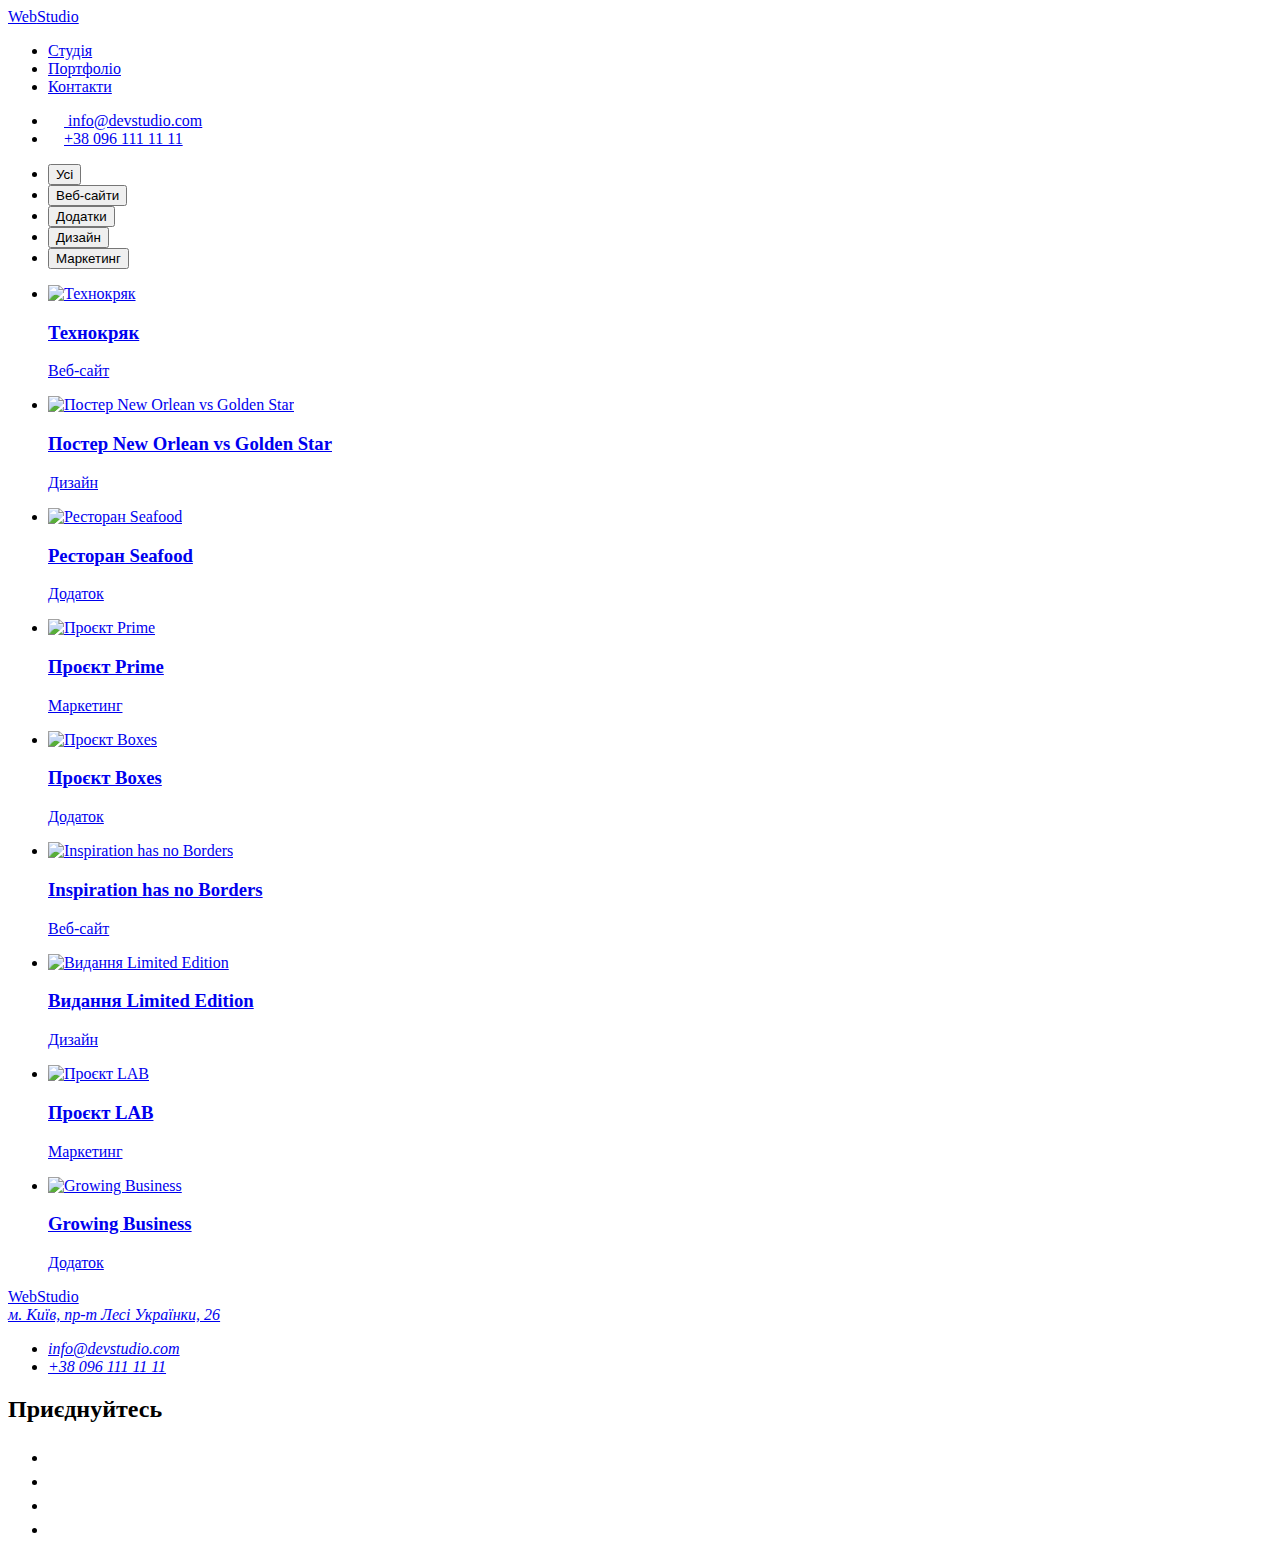
==== portfolio.html @ 5db5b851 "Add files via upload" ====
<!DOCTYPE html>
<html lang="ru">

<head>
    <meta charset="UTF-8">
    <meta http-equiv="X-UA-Compatible" content="IE=edge">
    <meta name="viewport" content="width=device-width, initial-scale=1.0">
    <title>Портфоліо</title>
<link href="https://fonts.googleapis.com/css2?family=Raleway:wght@700&family=Roboto:wght@400;500;700;900&display=swap"
    rel="stylesheet">
    <link rel="stylesheet" href="./css/modern-normalize.css">
    <link href="css/styles.css" rel="stylesheet" type="text/css">
</head>
<body>
    <!--Шапка сайту-->
    

    <header class="page-header">
        <div class="container header-block">
        <a class="logo-link" href="./index.html">Web<span class="logo-header">Studio</span></a>
        <ul class="site-nav list">
            <li><a class="link" href="./index.html">Студія</a></li>
            <li><a class="link current" href="./portfolio.html">Портфоліо</a></li>
            <li><a class="link" href="#contacts">Контакти</a></li>
        </ul>
    <ul class="contact list">
        <li class="item">
            <a class="link mail" href="mailto:info@devstudio.com">
                <svg class="icon icon-mail" width="16" height="12">
                    <use xlink:href="./images/sprite.svg#icon-mail"></use>
                </svg>
                info@devstudio.com</a>
        </li>
        <li class="item"><a class="link tel" href="tel:+380961111111">
                <svg class="icon icon-tel" width="16" height="12">
                    <use xlink:href="./images/sprite.svg#icon-phone"></use>
                </svg>+38 096 111 11 11</a></li>
    </ul>
        </div>
        </header>
    <main>
        <section class="section">
            <div class="container">
                <h1 hidden>Наші роботи</h1>
                <h2 hidden>Портфоліо</h2>
                <!-- Фільтр -->
                <ul class="filter list">
                    <li class="item"><button class="button" type="button">Усі</button></li>
                    <li class="item"><button class="button" type="button">Веб-сайти</button></li>
                    <li class="item"><button class="button" type="button">Додатки</button></li>
                    <li class="item"><button class="button" type="button">Дизайн</button></li>
                    <li class="item"><button class="button" type="button">Маркетинг</button></li>
                </ul>
                </div>
                <!-- Портфоліо -->
                <div class="container-prtf">
                <ul class="portfolio list">
                    <li class="item-port">
                        <a class="link" href="#">
                            <img class="img" src="./images/ptf.jpg" alt="Технокряк" width="370">
                            <div class="signature">
                                <h3 class="title">Технокряк</h3>
                                <p class="text">Веб-сайт</p>
                            </div>
                        </a>
                    </li>
                    <li class="item-port">
                        <a class="link" href="#" target="_blank" rel="noopener noreferrer">
                            <img class="img" src="./images/ptf2.jpg" alt="Постер New Orlean vs Golden Star"
                                width="370">
                            <div class="signature">
                                <h3 class="title">Постер New Orlean vs Golden Star</h3>
                                <p class="text">Дизайн</p>
                            </div>
                        </a>
                    </li>
                    <li class="item-port">
                        <a class="link" href="#" target="_blank" rel="noopener noreferrer">
                            <img class="img" src="./images/ptf3.jpg" alt="Ресторан Seafood" width="370">
                            <div class="signature">
                                <h3 class="title">Ресторан Seafood</h3>
                                <p class="text">Додаток</p>
                            </div>
                        </a>
                    </li>
                    <li class="item-port">
                        <a class="link" href="#" target="_blank" rel="noopener noreferrer"><img class="img"
                                src="./images/ptf4.jpg" alt="Проєкт Prime" width="370">
                            <div class="signature">
                                <h3 class="title">Проєкт Prime</h3>
                                <p class="text">Маркетинг</p>
                            </div>
                        </a>
                    </li>
                    <li class="item-port">
                        <a class="link" href="#" target="_blank" rel="noopener noreferrer"><img class="img"
                                src="./images/ptf5.jpg" alt="Проєкт Boxes" width="370">
                            <div class="signature">
                                <h3 class="title">Проєкт Boxes</h3>
                                <p class="text">Додаток</p>
                            </div>
                        </a>
                    </li>
                    <li class="item-port">
                        <a class="link" href="#" target="_blank" rel="noopener noreferrer"><img class="img"
                                src="./images/ptf6.jpg" alt="Inspiration has no Borders" width="370">
                            <div class="signature">
                                <h3 class="title">Inspiration has no Borders</h3>
                                <p class="text">Веб-сайт</p>
                            </div>
                        </a>
                    </li>
                    <li class="item-port">
                        <a class="link" href="#" target="_blank" rel="noopener noreferrer"><img class="img"
                                src="./images/ptf7.jpg" alt="Видання Limited Edition" width="370">
                            <div class="signature">
                                <h3 class="title">Видання Limited Edition</h3>
                                <p class="text">Дизайн</p>
                            </div>
                        </a>
                    </li>
                    <li class="item-port">
                        <a class="link" href="#" target="_blank" rel="noopener noreferrer"><img class="img"
                                src="./images/ptf8.jpg" alt="Проєкт LAB" width="370">
                            <div class="signature">
                                <h3 class="title">Проєкт LAB</h3>
                                <p class="text">Маркетинг</p>
                            </div>
                        </a>
                    </li>
                    <li class="item-port">
                        <a class="link" href="#" target="_blank" rel="noopener noreferrer"><img class="img"
                                src="./images/ptf9.jpg" alt="Growing Business" width="370">
                            <div class="signature">
                                <h3 class="title">Growing Business</h3>
                                <p class="text">Додаток</p>
                            </div>
                        </a>
                    </li>
                </ul>
            </div>
        </section>
    </main>

    
<footer class="footer">
    <div class="container">
        <div id="contacts">
            <a class="logo" href="/">Web<span class="logo-part">Studio</span></a>
            <address class="addres">
                <a class="addres-link"
                    href="https://www.google.com/maps/place/%D0%B1%D1%83%D0%BB%D1%8C%D0%B2%D0%B0%D1%80+%D0%9B%D0%B5%D1%81%D1%96+%D0%A3%D0%BA%D1%80%D0%B0%D1%97%D0%BD%D0%BA%D0%B8,+26,+%D0%9A%D0%B8%D1%97%D0%B2,+02000/@50.427058,30.5351338,18.25z/data=!4m5!3m4!1s0x40d4cf0e033ecbe9:0x57a4dffefec77da0!8m2!3d50.4265807!4d30.5383858"
                    target="_blank" rel="noopener noreferrer">м. Київ, пр-т Лесі Українки, 26</a>
                <!-- Контакти -->
                <ul class="contact-footer ">
                    <li class="item list">
                        <a class="link list" target="_blank" rel="noopener noreferrer"
                            href="mailto:info@devstudio.com">info@devstudio.com</a>
                    </li>
                    <li class="item list"><a class="link list" href="tel:+380961111111">+38 096 111 11 11</a></li>
                </ul>
            </address>
        </div>
        <div class="social">
            <h2 class="social-title">Приєднуйтесь</h2>
            <ul class="list socials">
                <li>
                    <a class="footer-social-link" target="_blank" rel="noopener noreferrer" href="#"><svg
                            class="icon icon-instagram" width="20" height="20">
                            <use xlink:href="./images/sprite.svg#icon-instagram1" width="20" height="20"></use>
                        </svg></a>
                </li>
                <li>
                    <a class="footer-social-link" target="_blank" rel="noopener noreferrer" href="#">
                        <svg class="icon icon-twitter" width="20" height="20">
                            <use xlink:href="./images/sprite.svg#icon-twitter1" width="20" height="20"></use>
                        </svg></a>
                </li>
                <li>
                    <a class="footer-social-link" target="_blank" rel="noopener noreferrer" href="#"><svg
                            class="icon icon-facebook" width="20" height="20">
                            <use xlink:href="./images/sprite.svg#icon-facebook1" width="20" height="20"></use>
                        </svg>
                    </a>
                </li>
                <li>
                    <a class="footer-social-link" target="_blank" rel="noopener noreferrer" href="#"><svg
                            class="icon icon-linkedin" width="20" height="20">
                            <use xlink:href="./images/sprite.svg#icon-linkedin1" width="20" height="20"></use>
                        </svg>
                    </a>
                </li>
            </ul>
        </div>
    </div>
</footer>
</body>

</html>
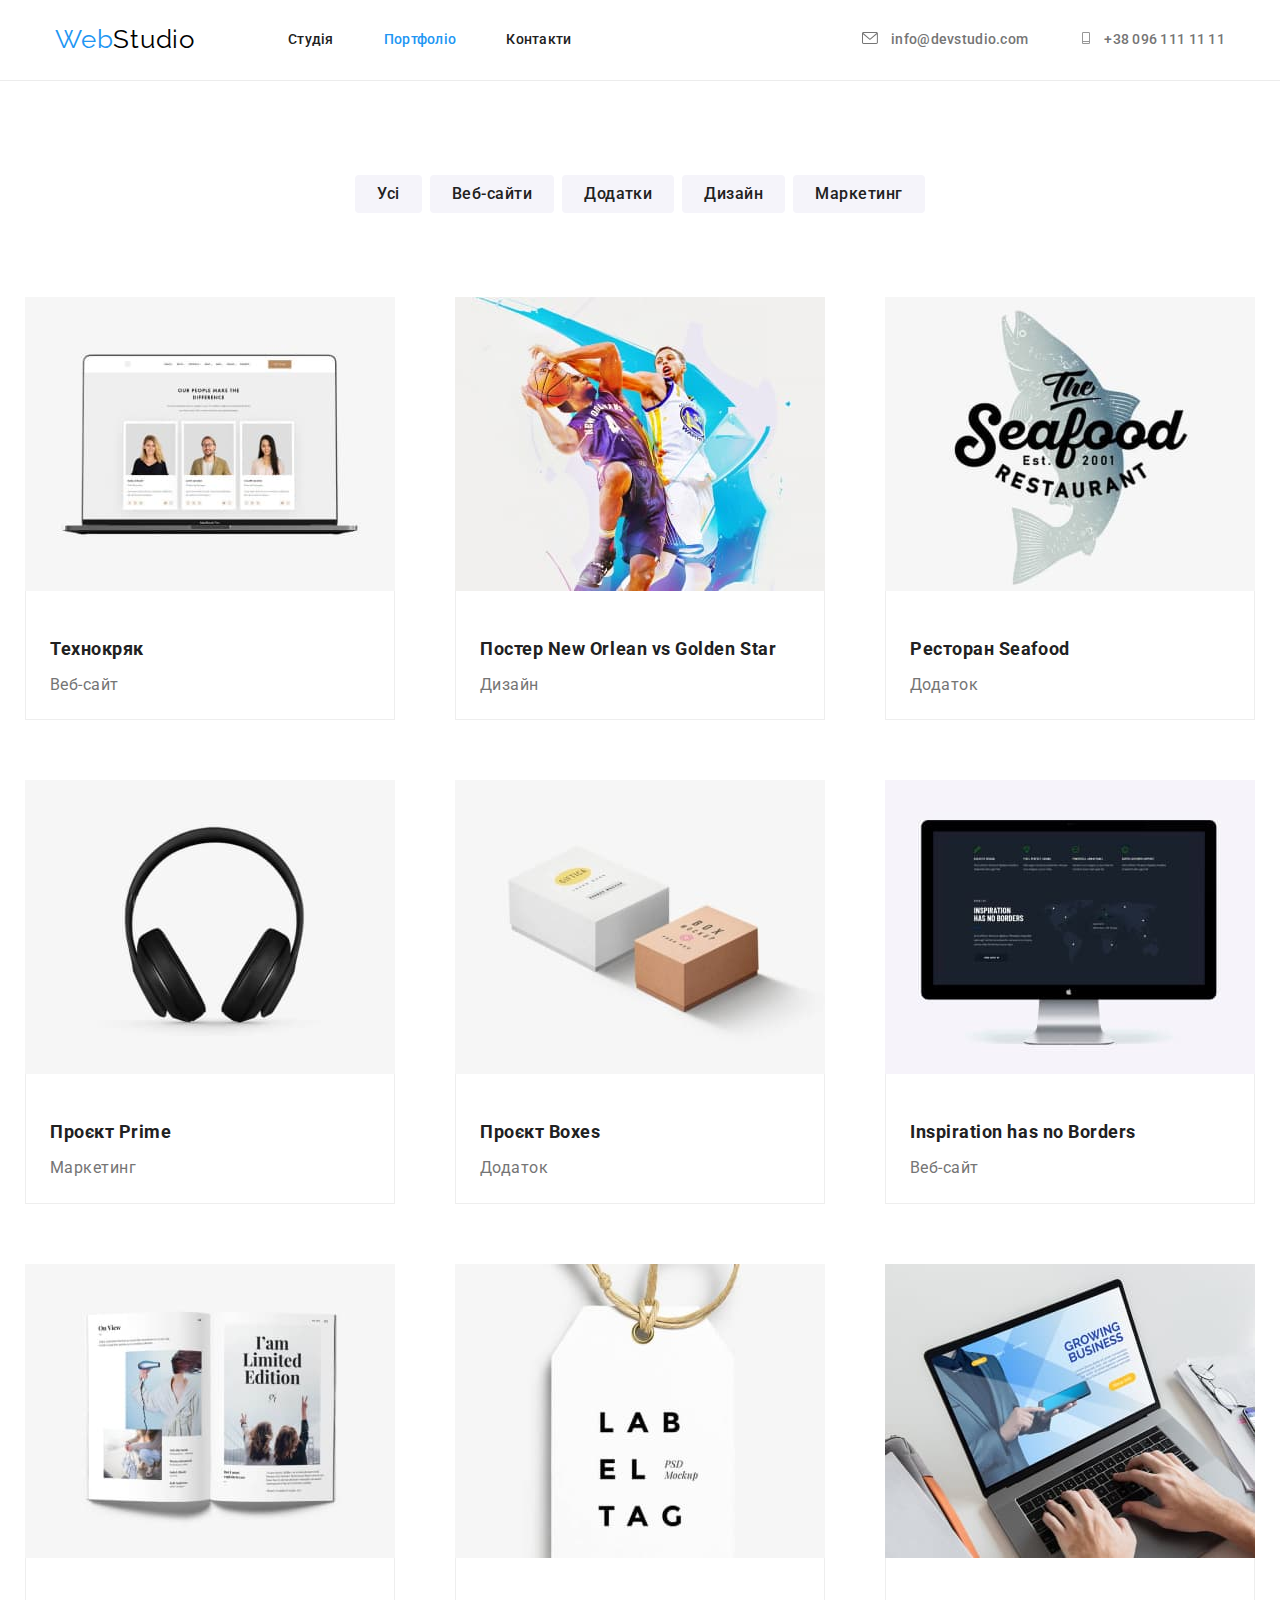
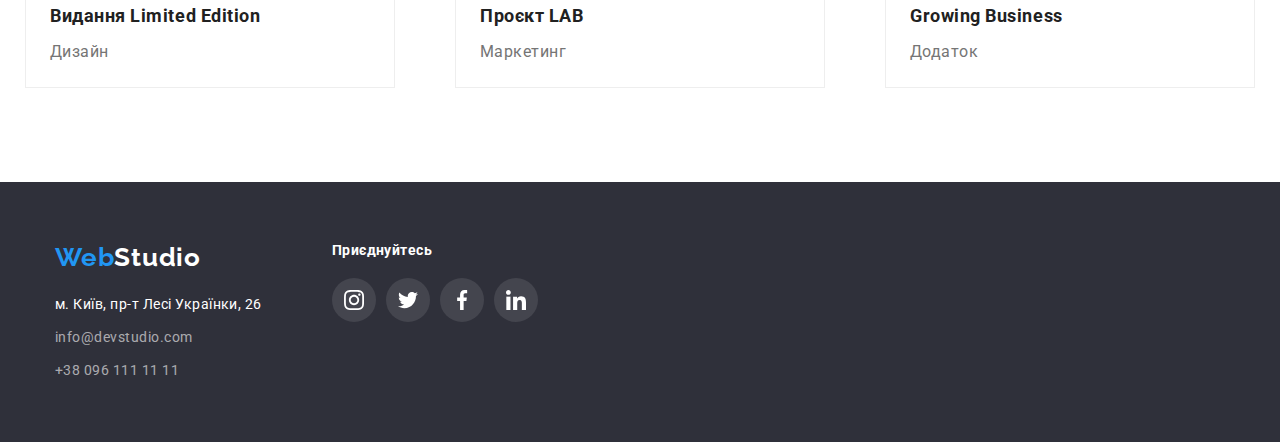
==== commit f343dbbc: "коміт" ====
--- a/portfolio.html
+++ b/portfolio.html
@@ -56,86 +56,149 @@
                 <div class="container-prtf">
                 <ul class="portfolio list">
                     <li class="item-port">
+                        <div class="opacity">
                         <a class="link" href="#">
-                            <img class="img" src="./images/ptf.jpg" alt="Технокряк" width="370">
+                            <img class="img" src="./images/ptf.jpg" alt="Технокряк" width="370"></a>
+                            <p class="opacity-text">
+                                Ресурс пропонує комплексні пропозиції з різним рівнем функціоналу та сервісів. Все
+                                це дозволить відвідувачу отримати вичерпні відомості про компанію чи приватну
+                                особу.
+                            </p>
+                            </div>
                             <div class="signature">
                                 <h3 class="title">Технокряк</h3>
                                 <p class="text">Веб-сайт</p>
                             </div>
-                        </a>
-                    </li>
-                    <li class="item-port">
+                        
+                    </li>
+                    <li class="item-port">
+                    <div class="opacity">
                         <a class="link" href="#" target="_blank" rel="noopener noreferrer">
                             <img class="img" src="./images/ptf2.jpg" alt="Постер New Orlean vs Golden Star"
-                                width="370">
+                                width="370"></a>
+                                <p class="opacity-text">
+                                    Ресурс пропонує комплексні пропозиції з різним рівнем функціоналу та сервісів. Все
+                                    це дозволить відвідувачу отримати вичерпні відомості про компанію чи приватну
+                                    особу.
+                                </p>
+                                </div>
                             <div class="signature">
                                 <h3 class="title">Постер New Orlean vs Golden Star</h3>
                                 <p class="text">Дизайн</p>
-                            </div>
-                        </a>
-                    </li>
-                    <li class="item-port">
+                          
+                        </div>
+                    </li>
+                    <li class="item-port">
+                        <div class="opacity">
                         <a class="link" href="#" target="_blank" rel="noopener noreferrer">
-                            <img class="img" src="./images/ptf3.jpg" alt="Ресторан Seafood" width="370">
+                            <img class="img" src="./images/ptf3.jpg" alt="Ресторан Seafood" width="370"></a>
+                            <p class="opacity-text">
+                                Ресурс пропонує комплексні пропозиції з різним рівнем функціоналу та сервісів. Все
+                                це дозволить відвідувачу отримати вичерпні відомості про компанію чи приватну
+                                особу.
+                            </p>
+                            </div>
                             <div class="signature">
                                 <h3 class="title">Ресторан Seafood</h3>
                                 <p class="text">Додаток</p>
                             </div>
-                        </a>
-                    </li>
-                    <li class="item-port">
-                        <a class="link" href="#" target="_blank" rel="noopener noreferrer"><img class="img"
-                                src="./images/ptf4.jpg" alt="Проєкт Prime" width="370">
+                       
+                    </li>
+                    <li class="item-port">
+                        <div class="opacity">
+                        <a class="link" href="#" target="_blank" rel="noopener noreferrer"><img class="img"
+                                src="./images/ptf4.jpg" alt="Проєкт Prime" width="370"></a>
+                                <p class="opacity-text">
+                                    Ресурс пропонує комплексні пропозиції з різним рівнем функціоналу та сервісів. Все
+                                    це дозволить відвідувачу отримати вичерпні відомості про компанію чи приватну
+                                    особу.
+                                </p>
+                                </div>
                             <div class="signature">
                                 <h3 class="title">Проєкт Prime</h3>
                                 <p class="text">Маркетинг</p>
                             </div>
-                        </a>
-                    </li>
-                    <li class="item-port">
-                        <a class="link" href="#" target="_blank" rel="noopener noreferrer"><img class="img"
-                                src="./images/ptf5.jpg" alt="Проєкт Boxes" width="370">
+                        
+                    </li>
+                    <li class="item-port">
+                        <div class="opacity">
+                        <a class="link" href="#" target="_blank" rel="noopener noreferrer"><img class="img"
+                                src="./images/ptf5.jpg" alt="Проєкт Boxes" width="370"></a>
+                                <p class="opacity-text">
+                                    Ресурс пропонує комплексні пропозиції з різним рівнем функціоналу та сервісів. Все
+                                    це дозволить відвідувачу отримати вичерпні відомості про компанію чи приватну
+                                    особу.
+                                </p>
+                                </div>
                             <div class="signature">
                                 <h3 class="title">Проєкт Boxes</h3>
                                 <p class="text">Додаток</p>
                             </div>
-                        </a>
-                    </li>
-                    <li class="item-port">
-                        <a class="link" href="#" target="_blank" rel="noopener noreferrer"><img class="img"
-                                src="./images/ptf6.jpg" alt="Inspiration has no Borders" width="370">
+                       
+                    </li>
+                    <li class="item-port">
+                        <div class="opacity">
+                        <a class="link" href="#" target="_blank" rel="noopener noreferrer"><img class="img"
+                                src="./images/ptf6.jpg" alt="Inspiration has no Borders" width="370"></a>
+                                <p class="opacity-text">
+                                    Ресурс пропонує комплексні пропозиції з різним рівнем функціоналу та сервісів. Все
+                                    це дозволить відвідувачу отримати вичерпні відомості про компанію чи приватну
+                                    особу.
+                                </p>
+                                </div>
                             <div class="signature">
                                 <h3 class="title">Inspiration has no Borders</h3>
                                 <p class="text">Веб-сайт</p>
                             </div>
-                        </a>
-                    </li>
-                    <li class="item-port">
-                        <a class="link" href="#" target="_blank" rel="noopener noreferrer"><img class="img"
-                                src="./images/ptf7.jpg" alt="Видання Limited Edition" width="370">
+                    </li>
+                    <li class="item-port">
+                        <div class="opacity">
+                        <a class="link" href="#" target="_blank" rel="noopener noreferrer"><img class="img"
+                                src="./images/ptf7.jpg" alt="Видання Limited Edition" width="370"></a>
+                                <p class="opacity-text">
+                                    Ресурс пропонує комплексні пропозиції з різним рівнем функціоналу та сервісів. Все
+                                    це дозволить відвідувачу отримати вичерпні відомості про компанію чи приватну
+                                    особу.
+                                </p>
+                                </div>
                             <div class="signature">
                                 <h3 class="title">Видання Limited Edition</h3>
                                 <p class="text">Дизайн</p>
-                            </div>
-                        </a>
-                    </li>
-                    <li class="item-port">
-                        <a class="link" href="#" target="_blank" rel="noopener noreferrer"><img class="img"
-                                src="./images/ptf8.jpg" alt="Проєкт LAB" width="370">
+                          </div>
+                    </li>
+                    <li class="item-port">
+                        <div class="opacity">
+                        <a class="link" href="#" target="_blank" rel="noopener noreferrer"><img class="img"
+                                src="./images/ptf8.jpg" alt="Проєкт LAB" width="370"></a>
+                                <p class="opacity-text">
+                                    Ресурс пропонує комплексні пропозиції з різним рівнем функціоналу та сервісів. Все
+                                    це дозволить відвідувачу отримати вичерпні відомості про компанію чи приватну
+                                    особу.
+                                </p>
+                                </div>
                             <div class="signature">
                                 <h3 class="title">Проєкт LAB</h3>
                                 <p class="text">Маркетинг</p>
                             </div>
-                        </a>
-                    </li>
-                    <li class="item-port">
-                        <a class="link" href="#" target="_blank" rel="noopener noreferrer"><img class="img"
-                                src="./images/ptf9.jpg" alt="Growing Business" width="370">
+                        
+                    
+                    </li>
+                    <li class="item-port">
+                        <div class="opacity">
+                        <a class="link" href="#" target="_blank" rel="noopener noreferrer"><img class="img"
+                                src="./images/ptf9.jpg" alt="Growing Business" width="370"></a>
+                                <p class="opacity-text">
+                                    Ресурс пропонує комплексні пропозиції з різним рівнем функціоналу та сервісів. Все
+                                    це дозволить відвідувачу отримати вичерпні відомості про компанію чи приватну
+                                    особу.
+                                </p>
+                                </div>
                             <div class="signature">
                                 <h3 class="title">Growing Business</h3>
                                 <p class="text">Додаток</p>
                             </div>
-                        </a>
+                    
+                        
                     </li>
                 </ul>
             </div>
--- a/css/styles.css
+++ b/css/styles.css
@@ -0,0 +1,779 @@
+:root {
+    --primary-text-color: rgba(117, 117, 117, 1);
+    --title-text-color: #212121;
+    --accent-color: #2196F3;
+    --primary-white-color: #FFFFFF;
+    --primary-black-color: #000000;
+    --background-footer-color:#2F303A;
+    
+}
+
+body {
+    background-color: var(--primary-white-color);
+        color: var(--title-text-color);
+        font-family: 'Roboto', sans-serif;
+        letter-spacing: 0.03em;
+    }
+    /* Лого */
+            a{
+                list-style: none;
+                text-decoration: none;
+            }
+    .list {
+        display: flex ;
+        padding: 0;
+        margin: 0;
+        list-style: none;
+    }
+
+     .page-header {
+              border-bottom: 1px solid #ECECEC;
+          }
+    
+        /* Container */
+        .container {
+            margin-left: auto;
+            margin-right: auto;
+            max-width: 1200px;
+            padding-left: 15px;
+            padding-right: 15px;
+        }
+    
+        .section {
+            padding-top: 94px;
+            padding-bottom: 94px;
+        }
+        .logo-link {
+        color: var(--accent-color) ;
+        font-family: Raleway, sans-serif;
+        font-size: 26px;
+        line-height: 1.2;
+        letter-spacing: 0.03em;
+        text-decoration: none;
+        display: flex;
+        }   
+
+ .logo-link:hover,
+ .logo-link:focus,
+ .logo-header:hover,
+ .logo-header:focus {
+     color: var(--accent-color);
+ }
+
+.logo-header {
+    color: var(--primary-black-color);
+}
+.header-block {
+        display: flex;
+     align-items: center;
+        flex-wrap: wrap;
+        padding: auto;
+}
+
+  /* Site-nav */
+  .site-nav {
+    margin-left: 93px;
+    gap: 50px;
+  }
+
+
+  
+  .site-nav .link {
+    color: var(--title-text-color) ;
+        font-weight: 500;
+        font-size: 14px;
+        line-height: 1.14;
+        letter-spacing: 0.02em;
+        text-decoration: none;
+        display: flex;
+  }
+  
+
+    .site-nav .link:hover ,
+    .site-nav .link:focus {
+        color: var(--accent-color);
+    }
+        
+    .site-nav .link.current {
+        color: var(--accent-color);
+
+    }    
+        /* Main */
+                                .features {
+                                    display: flex;
+                                }
+                                .features-section {
+                                    padding-bottom: 0;
+                                }
+                                
+                
+                         .features .item:not(:last-child) {
+                
+                             margin-right: 30px;
+                             }
+        
+                .section .section-title {
+                    margin-bottom: 50px;
+        
+                    font-weight: 700;
+                    font-size: 36px;
+                    line-height: 1.16;
+                    text-align: center;
+                }
+        
+                .features .title {
+                    margin-top: 0;
+                    margin-bottom: 10px;
+                    font-weight: 700;
+                    font-size: 14px;
+                    line-height: 1.14;
+                    text-transform: uppercase;
+        
+                }
+        
+                .features-section .item {
+                    width: 270px;
+                }
+        
+                .features .text {
+                   
+                    color: var(--title-text-color);
+                    font-size: 14px;
+                    line-height: 1.7;
+                         }
+        /* Модалка */
+        .modal-wrap {
+            position: fixed;
+            z-index: 999;
+            left: 0;
+            top: 0;
+            width: 100%;
+            height: 100%;
+            background: rgba(0, 0, 0, 0.2);
+        }
+
+        .modal {
+            position: absolute;
+            left: 50%;
+            top: 50%;
+            transform: translate(-50%, -50%);
+            max-width: 528px;
+            width: 100%;
+            height: 100%;
+            max-height: 580px;
+            padding: 40px;
+            background-color: var(--primary-white-color);
+            box-shadow: 0px 1px 3px rgba(0, 0, 0, 0.12), 0px 1px 1px rgba(0, 0, 0, 0.14), 0px 2px 1px rgba(0, 0, 0, 0.2);
+            border-radius: 4px;
+        }
+        .close-modal {
+            position: absolute;
+            right: 8px;
+            top: 8px;
+            width: 30px;
+            height: 30px;
+            background: var(--primary-white-color);
+            border: 1px solid rgba(0, 0, 0, 0.1);
+            border-radius: 50%;
+        }
+
+    /* Address */
+ .contact {
+     display: flex;
+     margin-left: auto;
+ }
+
+ .contact .item:not(:last-child) {
+     margin-right: 50px;
+ }
+
+ .contact .link {
+     display: block;
+     padding-top: 32px;
+     padding-bottom: 32px;
+
+     color: #757575;
+     text-decoration: none;
+     font-weight: 500;
+     font-size: 14px;
+     line-height: 1.14;
+     letter-spacing: 0.02em;
+ }
+
+ .contact .link:hover,
+ .contact .link:focus {
+     color: var(--accent-color);
+     text-decoration: none;
+ }
+
+ .icon-tel,
+ .icon-mail {
+    fill: currentColor;
+    margin-right: 10px;
+ }
+            
+          .icon-mail:hover,
+          .icon-mail:focus {
+            color: #2196F3;
+          }
+    /* Hero */
+    .hero {
+            background-image:linear-gradient(to bottom, rgba(47, 48, 58, 0.4), rgba(47, 48, 58, 0.4)), url(../images/border.img.jpg);
+            padding: 200px 0;
+            display: block;
+                height: 600px;
+            max-width: 1600px;
+            margin-left: auto;
+            margin-right: auto;
+            color: var(--primary-white-color);
+            font-weight: 900;
+            font-size: 44px;
+            line-height: 1.3;
+            text-align: center;
+            letter-spacing: 0.06em;
+            text-transform: uppercase;
+
+    }
+        .hero-title {
+            color: var(--primary-white-color);
+            font-weight: 900;
+            font-size: 44px;
+            line-height: 1.36;
+            text-align: center;
+            letter-spacing: 0.03em;
+            text-transform: uppercase;
+        }
+                    
+    /* Button-1 */
+        .button-order {
+            border-radius: 4px;
+            padding: 10px 32px;
+            margin: auto;
+            display: inline-block;
+            color: var(--primary-white-color);
+            background-color: var(--accent-color);
+            min-width: 216px;
+            min-height: 50px;
+            cursor: pointer;
+            font-weight: 700;
+            font-size: 16px;
+            line-height: 1.9;
+            letter-spacing: 0.06em;
+            text-align: center;
+            border: 1px solid transparent;
+        }
+        /* Section */
+        .title {
+                color: var(--title-text-color);
+                font-weight: 700;
+                font-size: 14px;
+                line-height: 1.14;
+                letter-spacing: 0.03em;
+                margin-bottom: 10px;
+        }
+        
+        .img {
+            display: block;
+        }
+        .section .section-title {
+            color: var(--title-text-color);
+                    font-weight: 700;
+                    font-size: 36px;
+                    line-height: 42px;
+                    text-align: center;
+    
+        }
+
+        .feature-list .text  {
+            color: var(--primary-text-color);
+                font-weight: 400;
+                font-size: 14px;
+                line-height: 1.7;
+        }
+                 .pages {
+                    width: 270px;
+                    height: 120px;
+                    padding: 25px 101px;
+                    margin-bottom: 30px;
+                    background: #F5F4FA;
+                    border-radius: 4px;
+                     justify-content: center;
+                 }
+
+                 
+
+        /* Примітка */
+
+                .work {
+                    display: flex;
+                    justify-content: center;
+                }
+        
+        
+                .work .item:not(:last-child) {
+                    margin-right: 30px;
+                }
+
+                  /* Info team*/
+                  .section-team {
+                    background-color: #F5F4FA;
+                  }
+
+                 
+                  
+             .team {
+                display: flex;
+                justify-content: center;
+                gap: 30px;
+             }
+
+             .team-social-link {
+             fill: currentColor;    
+             }
+                    .title-team {
+                        margin-bottom: 50px;
+                        color: var(--title-text-color);
+                        font-weight: 700;
+                        font-size: 36px;
+                        line-height: 42px;
+                        text-align: center;
+                        letter-spacing: 0.03em;
+                }
+
+                .description-title {
+                color: var(--title-text-color);
+                font-weight: 500;
+                font-size: 16px;
+                line-height: 1.18;
+                text-align: center;
+                letter-spacing: 0.03em;
+                 }
+                .description {
+                 color: #757575;
+                font-size: 16px;
+                line-height: 1.18;
+                text-align: center;
+                letter-spacing: 0.03em;
+                
+                }
+                .team-people {
+                background-color: #FFFFFF;
+                box-shadow: 0px 1px 3px rgba(0, 0, 0, 0.12), 0px 1px 1px rgba(0, 0, 0, 0.14), 0px 2px 1px rgba(0, 0, 0, 0.2);
+                border-radius: 0px 0px 4px 4px;
+                                }
+    .img-about {
+    display: block;
+    }
+
+    .item {
+ position: relative;
+    }
+
+        .about-text {
+        position: absolute;
+            left: 0;
+            bottom: 0;
+        color: var(--primary-white-color);
+        font-weight: 700;
+        font-size: 14px;
+        line-height: 1.428;
+        text-align: center;
+        letter-spacing: 0.03em;
+        background: rgba(47, 48, 58, 0.8);
+        padding: 27px;
+        width: 100%;
+             }
+                                /* Постійні клієнти */
+                                
+                                          .customers-list {
+                                              display: flex;
+                                              gap: 30px;
+                                          }
+                    
+                                          .customers-link {
+                                              display: flex;
+                                              justify-content: center;
+                                              align-items: center;
+                                              color: #AFB1B8;
+                                              width: 170px;
+                                              height: 92px;
+                                              border: 1px solid #AFB1B8;
+                                              border-radius: 4px;
+                                              fill: #AFB1B8;
+                                          }
+                    
+                                          .customers-link:hover,
+                                          .customers-link:focus {
+                                            fill: var(--accent-color);
+                                                border: 1px solid #2196F3;
+                                          }
+.team {
+    display: flex;
+    justify-content: center;
+     gap: 30px;
+     margin-top: 30px;
+}
+
+.team-background {
+    background-color: #F5F4FA;
+}
+
+.team .item:not(:last-child) {
+    margin-right: 30px;
+}
+
+.team .item {
+    background-color: #FFFFFF;
+
+    box-shadow: 0px 1px 3px rgba(0, 0, 0, 0.12), 0px 1px 1px rgba(0, 0, 0, 0.14), 0px 2px 1px rgba(0, 0, 0, 0.2);
+    border-radius: 0px 0px 4px 4px;
+
+}
+
+
+.team .image {
+    margin-bottom: 30px;
+}
+
+.team .title {
+    color: var(--title-text-color);
+    font-weight: 500;
+    font-size: 16px;
+    line-height: 1.2;
+    margin-bottom: 10px;
+    text-align: center;
+}
+ .desc-title {
+     color: var(--title-text-color);
+     font-weight: 500;
+     font-size: 16px;
+     line-height: 1.1875;
+     text-align: center;
+     letter-spacing: 0.03em;
+ }
+
+ .desc {
+     color: #757575;
+     font-weight: 400;
+     padding-top: 10px;
+     margin-bottom: 30px;
+     font-size: 16px;
+     line-height: 1.1875;
+     text-align: center;
+     letter-spacing: 0.03em;
+ }
+
+
+.team-social-link {
+    display: flex;
+    justify-content: center;
+    align-items: center;
+    color: #AFB1B8;
+    width: 44px;
+    height: 44px;
+    border-radius: 50%;
+}
+
+.team-social-link:hover,
+.team-social-link:focus {
+    color: #FFFFFF;
+    background-color: #2196F3;
+}
+
+.socials {
+    display: flex;
+    gap: 10px;
+    justify-content: center;
+    margin-bottom: 30px;
+}
+
+/* socials footer */
+.team-social-footer {
+    display: flex;
+    justify-content: center;
+    align-items: center;
+    background-color: #272a35;
+    width: 44px;
+    height: 44px;
+    border-radius: 50%;
+}
+
+.team-social-footer:hover,
+.team-social-footer:focus {
+    color: #FFFFFF;
+    background-color: #2196F3;
+}
+
+                              
+        /* Footer */
+           
+                
+          .footer {
+              background-color: #2F303A;
+              padding: 60px 0;
+          }
+          .footer-social-link {
+            fill: currentColor;     
+          }
+        .footer .container {
+              display: flex;
+          }
+    
+          .footer .logo {
+            font-family: 'Raleway';
+            color: var(--accent-color);
+            font-weight: 700;
+            font-size: 26px;
+            line-height: 31px;
+            letter-spacing: 0.03em;
+              display: inline-block;
+              margin-bottom: 20px;
+          }
+    
+          .footer .logo-part {
+              color: #ffffff;
+              text-decoration: none;
+          }
+    
+          .addres-link {
+              color: #ffffff;
+              display: block;
+              margin-bottom: 9px;
+    
+              font-style: normal;
+              text-decoration: none;
+              font-size: 14px;
+              line-height: 1.7;
+          }
+    
+          .addres-link:hover,
+          .addres-link:focus {
+              color: var(--accent-color);
+              font-style: normal;
+          }
+
+    
+          .contact-footer .link {
+              color:#FFFFFF99;
+              text-decoration: none;
+              font-style: normal;
+              font-size: 14px;
+              line-height: 1.7;
+              
+          }
+    
+          .contact-footer .item:not(:last-child) {
+              margin-bottom: 9px;
+          }
+    
+    
+          .contact-footer .link.link:hover,
+          .contact-footer .link.link:focus {
+              color: var(--accent-color);
+              font-style: normal;
+          }
+    
+          .footer-social-link {
+              color: #FFFFFF;
+          }
+    
+          .social {
+              margin-left: 70px;
+          }
+    
+          .social-title {
+            margin-bottom: 20px;
+              color: #FFFFFF;
+    
+              font-weight: 700;
+              font-size: 14px;
+              line-height: 16px;
+              letter-spacing: 0.03em;
+          }
+    
+          .footer-social-link {
+              display: flex;
+              justify-content: center;
+              align-items: center;
+              color: #FFFFFF;
+    
+              width: 44px;
+              height: 44px;
+              border-radius: 50%;
+              background-color: rgba(255, 255, 255, 0.1);
+          }
+    
+          .footer-social-link:hover,
+          .footer-social-link:focus {
+              background-color: var(--accent-color);
+          }
+ /* Portfolio */
+ .button {
+     border: transparent;
+
+     color: #212121;
+     background-color: #F5F4FA;
+     cursor: pointer;
+     padding: 6px 22px;
+     border: transparent;
+     border-radius: 4px;
+     font-weight: 500;
+     font-size: 16px;
+     line-height: 1.6;
+     letter-spacing: 0.03em;
+
+ }
+
+ .button:hover,
+ .button:focus {
+     border: transparent;
+     border-radius: 4px;
+     color: #FFFFFF;
+     background-color: #2196F3;
+ }
+  .portfolio  {
+      display: block;
+  }
+
+  .signature {
+      padding: 20px 24px;
+      border-left: 1px solid #EEEEEE;
+      border-right: 1px solid #EEEEEE;
+      border-bottom: 1px solid #EEEEEE;
+  }
+
+
+  .filter {
+      display: flex;
+      justify-content: center;
+      margin-bottom: 34px;
+      gap: 8px;
+  }
+
+  .opacity {
+    position: relative;
+    overflow: hidden;
+  }
+
+  .opacity-text {
+    position: absolute;
+        font-size: 18px;
+        line-height: 1.55;
+        letter-spacing: 0.03em;
+        color: var(--primary-white-color);
+        left: 0;
+        top: 0;
+        width: 100%;
+        height: 100%;
+        padding: 63px 24px;
+        background: rgba(33, 150, 243, 0.9);
+        transform: translateY(100%);
+  }
+
+  .opacity:hover .opacity-text {
+    transform: translateX(0%);
+        overflow: auto;
+  }
+
+  .button {
+      border: transparent;
+
+      color: #212121;
+      background-color: #F5F4FA;
+      cursor: pointer;
+      padding: 6px 22px;
+      border: transparent;
+      border-radius: 4px;
+      font-weight: 500;
+      font-size: 16px;
+      line-height: 1.6;
+      letter-spacing: 0.03em;
+      margin-bottom: 50px;
+  }
+
+  .button:hover,
+  .button:focus {
+    box-shadow: 0px 3px 1px rgba(0, 0, 0, 0.1), 0px 1px 2px rgba(0, 0, 0, 0.08), 0px 2px 2px rgba(0, 0, 0, 0.12);
+        border-radius: 4px;
+      border: transparent;
+      color: #FFFFFF;
+      background-color: #2196F3;
+  }
+
+  /* Портфоліо */
+  .container-prtf {
+    margin-left: auto;
+        margin-right: auto;
+        max-width: 1600px;
+        padding-left: 15px;
+        padding-right: 15px;
+  }
+  .portfolio {
+      display: flex;
+      flex-wrap: wrap;
+      gap: 30px;
+      box-sizing: border-box;
+      justify-content: center;
+
+  }
+
+  
+
+  .portfolio .title {
+      color: var(--title-text-color);
+      align-items: center;
+      font-weight: 700;
+      font-size: 18px;
+      line-height: 2;
+      margin-top: 20px;
+      margin-bottom: 4px;
+
+  }
+ .portfolio .text {
+            color: #757575;
+            font-size: 16px;
+            line-height: 1.8;
+            margin: 0;
+            text-decoration: none;
+            list-style: none;
+        }
+
+ .portfolio {
+     display: flex;
+     flex-wrap: wrap;
+     box-sizing: border-box;
+
+ }
+
+ .portfolio .item-port:not(:nth-child(3n + 3)) {
+     margin-right: 30px;
+ }
+
+ .portfolio .item-port:not(:nth-last-child(-n + 3)) {
+     margin-bottom: 30px;
+ }
+
+ .portfolio .list {
+    display: flex;
+        flex-wrap: wrap;
+        gap: 30px;
+ }
+
+ .item-port {
+    background: #FFFFFF;
+    display: block;
+ }
+
+ .item-port:hover {
+     box-shadow: 0px 1px 1px rgba(0, 0, 0, 0.12), 0px 4px 4px rgba(0, 0, 0, 0.06), 1px 4px 6px rgba(0, 0, 0, 0.16);
+ }
+
+ .signature {
+    padding: 20px 24px;
+    border: 1px solid #EEEEEE;
+    border-top: none;
+ }
+
+
+ 
+ 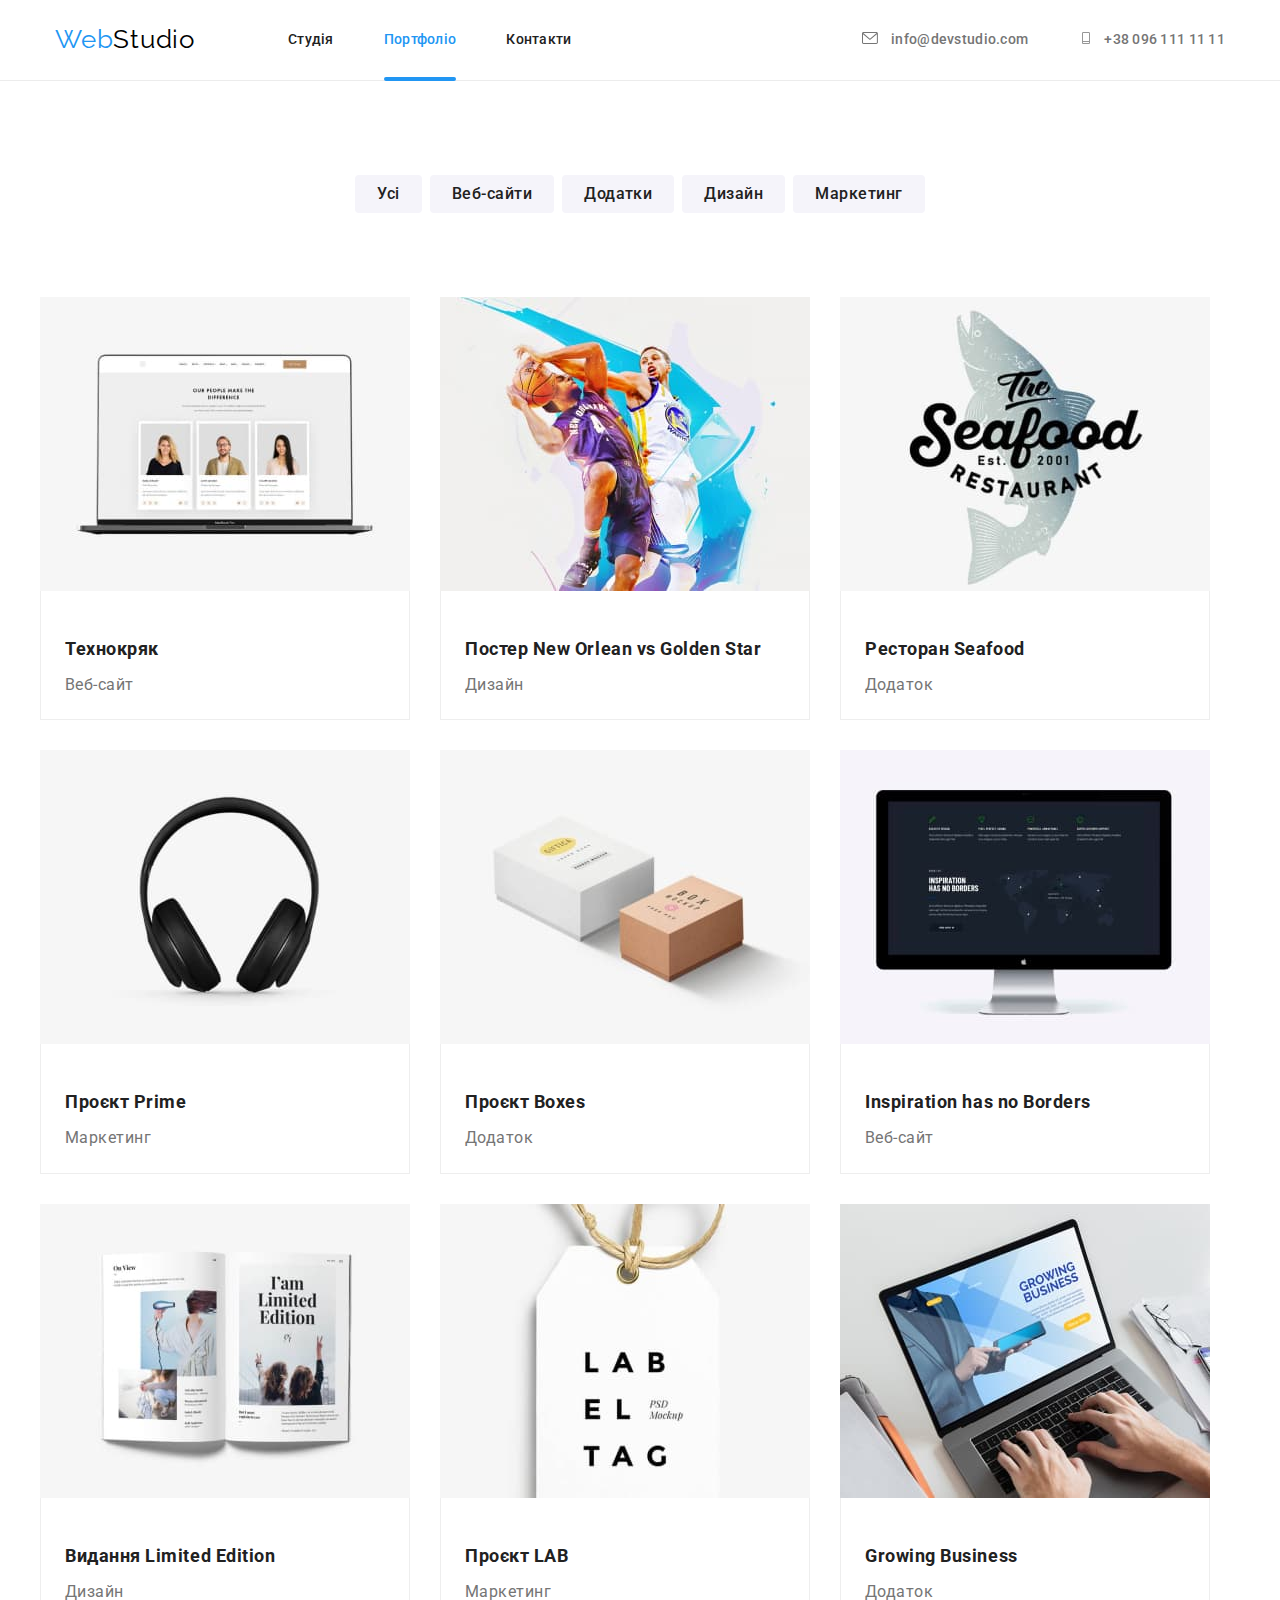
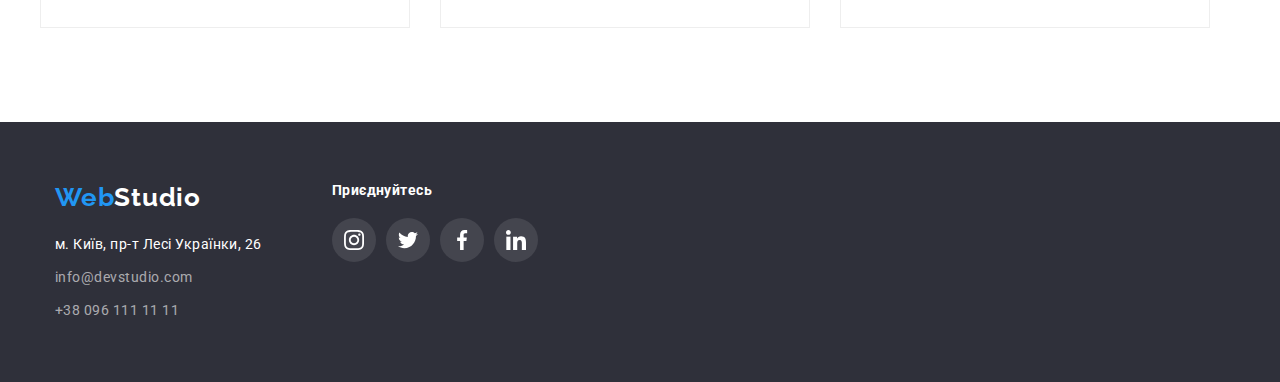
==== commit 9d205587: "comit" ====
--- a/portfolio.html
+++ b/portfolio.html
@@ -73,7 +73,7 @@
                     </li>
                     <li class="item-port">
                     <div class="opacity">
-                        <a class="link" href="#" target="_blank" rel="noopener noreferrer">
+                        <a class="link" href="#">
                             <img class="img" src="./images/ptf2.jpg" alt="Постер New Orlean vs Golden Star"
                                 width="370"></a>
                                 <p class="opacity-text">
@@ -90,7 +90,7 @@
                     </li>
                     <li class="item-port">
                         <div class="opacity">
-                        <a class="link" href="#" target="_blank" rel="noopener noreferrer">
+                        <a class="link" href="#">
                             <img class="img" src="./images/ptf3.jpg" alt="Ресторан Seafood" width="370"></a>
                             <p class="opacity-text">
                                 Ресурс пропонує комплексні пропозиції з різним рівнем функціоналу та сервісів. Все
@@ -106,7 +106,7 @@
                     </li>
                     <li class="item-port">
                         <div class="opacity">
-                        <a class="link" href="#" target="_blank" rel="noopener noreferrer"><img class="img"
+                        <a class="link" href="#"><img class="img"
                                 src="./images/ptf4.jpg" alt="Проєкт Prime" width="370"></a>
                                 <p class="opacity-text">
                                     Ресурс пропонує комплексні пропозиції з різним рівнем функціоналу та сервісів. Все
@@ -122,7 +122,7 @@
                     </li>
                     <li class="item-port">
                         <div class="opacity">
-                        <a class="link" href="#" target="_blank" rel="noopener noreferrer"><img class="img"
+                        <a class="link" href="#"><img class="img"
                                 src="./images/ptf5.jpg" alt="Проєкт Boxes" width="370"></a>
                                 <p class="opacity-text">
                                     Ресурс пропонує комплексні пропозиції з різним рівнем функціоналу та сервісів. Все
@@ -138,7 +138,7 @@
                     </li>
                     <li class="item-port">
                         <div class="opacity">
-                        <a class="link" href="#" target="_blank" rel="noopener noreferrer"><img class="img"
+                        <a class="link" href="#"><img class="img"
                                 src="./images/ptf6.jpg" alt="Inspiration has no Borders" width="370"></a>
                                 <p class="opacity-text">
                                     Ресурс пропонує комплексні пропозиції з різним рівнем функціоналу та сервісів. Все
@@ -153,7 +153,7 @@
                     </li>
                     <li class="item-port">
                         <div class="opacity">
-                        <a class="link" href="#" target="_blank" rel="noopener noreferrer"><img class="img"
+                        <a class="link" href="#"><img class="img"
                                 src="./images/ptf7.jpg" alt="Видання Limited Edition" width="370"></a>
                                 <p class="opacity-text">
                                     Ресурс пропонує комплексні пропозиції з різним рівнем функціоналу та сервісів. Все
@@ -168,7 +168,7 @@
                     </li>
                     <li class="item-port">
                         <div class="opacity">
-                        <a class="link" href="#" target="_blank" rel="noopener noreferrer"><img class="img"
+                        <a class="link" href="#"><img class="img"
                                 src="./images/ptf8.jpg" alt="Проєкт LAB" width="370"></a>
                                 <p class="opacity-text">
                                     Ресурс пропонує комплексні пропозиції з різним рівнем функціоналу та сервісів. Все
@@ -185,7 +185,7 @@
                     </li>
                     <li class="item-port">
                         <div class="opacity">
-                        <a class="link" href="#" target="_blank" rel="noopener noreferrer"><img class="img"
+                        <a class="link" href="#"><img class="img"
                                 src="./images/ptf9.jpg" alt="Growing Business" width="370"></a>
                                 <p class="opacity-text">
                                     Ресурс пропонує комплексні пропозиції з різним рівнем функціоналу та сервісів. Все
--- a/css/styles.css
+++ b/css/styles.css
@@ -4,414 +4,480 @@
     --accent-color: #2196F3;
     --primary-white-color: #FFFFFF;
     --primary-black-color: #000000;
-    --background-footer-color:#2F303A;
-    
+    --background-footer-color: #2F303A;
+
 }
 
 body {
     background-color: var(--primary-white-color);
-        color: var(--title-text-color);
-        font-family: 'Roboto', sans-serif;
-        letter-spacing: 0.03em;
-    }
-    /* Лого */
-            a{
-                list-style: none;
-                text-decoration: none;
-            }
-    .list {
-        display: flex ;
-        padding: 0;
-        margin: 0;
-        list-style: none;
-    }
-
-     .page-header {
-              border-bottom: 1px solid #ECECEC;
-          }
-    
-        /* Container */
-        .container {
-            margin-left: auto;
-            margin-right: auto;
-            max-width: 1200px;
-            padding-left: 15px;
-            padding-right: 15px;
-        }
-    
-        .section {
-            padding-top: 94px;
-            padding-bottom: 94px;
-        }
-        .logo-link {
-        color: var(--accent-color) ;
-        font-family: Raleway, sans-serif;
-        font-size: 26px;
-        line-height: 1.2;
-        letter-spacing: 0.03em;
-        text-decoration: none;
-        display: flex;
-        }   
-
- .logo-link:hover,
- .logo-link:focus,
- .logo-header:hover,
- .logo-header:focus {
-     color: var(--accent-color);
- }
+    color: var(--title-text-color);
+    font-family: 'Roboto', sans-serif;
+    letter-spacing: 0.03em;
+}
+
+/* Лого */
+a {
+    list-style: none;
+    text-decoration: none;
+}
+
+.list {
+    display: flex;
+    padding: 0;
+    margin: 0;
+    list-style: none;
+}
+
+.page-header {
+    border-bottom: 1px solid #ECECEC;
+}
+
+/* Container */
+.container {
+    margin-left: auto;
+    margin-right: auto;
+    max-width: 1200px;
+    padding-left: 15px;
+    padding-right: 15px;
+}
+
+.section {
+    padding-top: 94px;
+    padding-bottom: 94px;
+}
+
+.logo-link {
+    color: var(--accent-color);
+    font-family: Raleway, sans-serif;
+    font-size: 26px;
+    line-height: 1.2;
+    letter-spacing: 0.03em;
+    text-decoration: none;
+    display: flex;
+    transition: color 250ms cubic-bezier(0.4, 0, 0.2, 1);
+}
+
+.logo-link:hover,
+.logo-link:focus,
+.logo-header:hover,
+.logo-header:focus {
+    color: var(--accent-color);
+}
 
 .logo-header {
     color: var(--primary-black-color);
 }
+
 .header-block {
-        display: flex;
-     align-items: center;
-        flex-wrap: wrap;
-        padding: auto;
-}
-
-  /* Site-nav */
-  .site-nav {
+    display: flex;
+    align-items: center;
+    flex-wrap: wrap;
+
+}
+
+/* Site-nav */
+.site-nav {
     margin-left: 93px;
     gap: 50px;
-  }
-
-
-  
-  .site-nav .link {
-    color: var(--title-text-color) ;
-        font-weight: 500;
-        font-size: 14px;
-        line-height: 1.14;
-        letter-spacing: 0.02em;
-        text-decoration: none;
-        display: flex;
-  }
-  
-
-    .site-nav .link:hover ,
-    .site-nav .link:focus {
-        color: var(--accent-color);
-    }
-        
-    .site-nav .link.current {
-        color: var(--accent-color);
-
-    }    
-        /* Main */
-                                .features {
-                                    display: flex;
-                                }
-                                .features-section {
-                                    padding-bottom: 0;
-                                }
-                                
-                
-                         .features .item:not(:last-child) {
-                
-                             margin-right: 30px;
-                             }
-        
-                .section .section-title {
-                    margin-bottom: 50px;
-        
-                    font-weight: 700;
-                    font-size: 36px;
-                    line-height: 1.16;
-                    text-align: center;
-                }
-        
-                .features .title {
-                    margin-top: 0;
-                    margin-bottom: 10px;
-                    font-weight: 700;
-                    font-size: 14px;
-                    line-height: 1.14;
-                    text-transform: uppercase;
-        
-                }
-        
-                .features-section .item {
-                    width: 270px;
-                }
-        
-                .features .text {
-                   
-                    color: var(--title-text-color);
-                    font-size: 14px;
-                    line-height: 1.7;
-                         }
-        /* Модалка */
-        .modal-wrap {
-            position: fixed;
-            z-index: 999;
-            left: 0;
-            top: 0;
-            width: 100%;
-            height: 100%;
-            background: rgba(0, 0, 0, 0.2);
-        }
-
-        .modal {
-            position: absolute;
-            left: 50%;
-            top: 50%;
-            transform: translate(-50%, -50%);
-            max-width: 528px;
-            width: 100%;
-            height: 100%;
-            max-height: 580px;
-            padding: 40px;
-            background-color: var(--primary-white-color);
-            box-shadow: 0px 1px 3px rgba(0, 0, 0, 0.12), 0px 1px 1px rgba(0, 0, 0, 0.14), 0px 2px 1px rgba(0, 0, 0, 0.2);
-            border-radius: 4px;
-        }
-        .close-modal {
-            position: absolute;
-            right: 8px;
-            top: 8px;
-            width: 30px;
-            height: 30px;
-            background: var(--primary-white-color);
-            border: 1px solid rgba(0, 0, 0, 0.1);
-            border-radius: 50%;
-        }
-
-    /* Address */
- .contact {
-     display: flex;
-     margin-left: auto;
- }
-
- .contact .item:not(:last-child) {
-     margin-right: 50px;
- }
-
- .contact .link {
-     display: block;
-     padding-top: 32px;
-     padding-bottom: 32px;
-
-     color: #757575;
-     text-decoration: none;
-     font-weight: 500;
-     font-size: 14px;
-     line-height: 1.14;
-     letter-spacing: 0.02em;
- }
-
- .contact .link:hover,
- .contact .link:focus {
-     color: var(--accent-color);
-     text-decoration: none;
- }
-
- .icon-tel,
- .icon-mail {
+}
+
+
+
+.link.current::after {
+    position: absolute;
+    content: "";
+    display: block;
+    bottom: -1px;
+    width: 100%;
+    height: 4px;
+    border-radius: 2px;
+    background-color: var(--accent-color);
+}
+
+
+
+.site-nav .link {
+    position: relative;
+    color: var(--title-text-color);
+    padding-top: 32px;
+    padding-bottom: 32px;
+    font-weight: 500;
+    font-size: 14px;
+    line-height: 1.14;
+    letter-spacing: 0.02em;
+    text-decoration: none;
+    display: flex;
+    transition: color 250ms cubic-bezier(0.4, 0, 0.2, 1);
+}
+
+
+.site-nav .link:hover,
+.site-nav .link:focus {
+    color: var(--accent-color);
+}
+
+.site-nav .link.current {
+    color: var(--accent-color);
+
+}
+
+/* Main */
+.features {
+    display: flex;
+}
+
+.features-section {
+    padding-bottom: 0;
+}
+
+
+.features .item:not(:last-child) {
+
+    margin-right: 30px;
+}
+
+.section .section-title {
+    margin-bottom: 50px;
+
+    font-weight: 700;
+    font-size: 36px;
+    line-height: 1.16;
+    text-align: center;
+}
+
+.features .title {
+    color: #212121;
+    margin-top: 0;
+    margin-bottom: 10px;
+    font-weight: 700;
+    font-size: 14px;
+    line-height: 1.14;
+    text-transform: uppercase;
+
+}
+
+.features-section .item {
+    width: 270px;
+}
+
+.features .text {
+
+    color: #757575;
+    font-size: 14px;
+    line-height: 1.7;
+}
+
+/* Модалка */
+.modal {
+    cursor: pointer;
+    display: flex;
+    justify-content: center;
+    align-items: center;
+    position: fixed;
+    z-index: 999;
+    left: 0;
+    top: 0;
+    background-color: rgba(0, 0, 0, 0.2);
+    width: 100%;
+    height: 100%;
+    display: flex;
+    justify-content: center;
+    align-items: center;
+    transition: opacity 250ms cubic-bezier(0.4, 0, 0.2, 1), visibility 250ms cubic-bezier(0.4, 0, 0.2, 1);
+}
+
+.modal-window {
+    display: flex;
+    width: 528px;
+    height: 581px;
+    background-color: #FFFFFF;
+    justify-content: end;
+    align-items: flex-start;
+    border-radius: 4px;
+
+    box-shadow: 0px 1px 3px rgba(0, 0, 0, 0.12),
+        0px 1px 1px rgba(0, 0, 0, 0.14),
+        0px 2px 1px rgba(0, 0, 0, 0.2);
+
+}
+.icon-close{
+    cursor: pointer;
+}
+.close-button {
+    display: flex;
+    justify-content: center;
+    align-items: center;
+    background-color: transparent;
+    width: 30px;
+    height: 30px;
+    border-radius: 50%;
+    border: 1px solid rgba(0, 0, 0, 0.1);
+
+    margin-top: 8px;
+    margin-right: 8px;
+}
+
+.is-hidden {
+    visibility: hidden;
+    opacity: 0;
+    pointer-events: 0;
+}
+
+/* Address */
+.contact {
+    display: flex;
+    margin-left: auto;
+}
+
+.contact .item:not(:last-child) {
+    margin-right: 50px;
+}
+
+.contact .link {
+    display: block;
+    padding-top: 32px;
+    padding-bottom: 32px;
+
+    color: #757575;
+    text-decoration: none;
+    font-weight: 500;
+    font-size: 14px;
+    line-height: 1.14;
+    letter-spacing: 0.02em;
+    transition: color 250ms cubic-bezier(0.4, 0, 0.2, 1);
+}
+
+.contact .link:hover,
+.contact .link:focus {
+    color: var(--accent-color);
+    text-decoration: none;
+}
+
+.icon-tel,
+.icon-mail {
     fill: currentColor;
     margin-right: 10px;
- }
-            
-          .icon-mail:hover,
-          .icon-mail:focus {
-            color: #2196F3;
-          }
-    /* Hero */
-    .hero {
-            background-image:linear-gradient(to bottom, rgba(47, 48, 58, 0.4), rgba(47, 48, 58, 0.4)), url(../images/border.img.jpg);
-            padding: 200px 0;
-            display: block;
-                height: 600px;
-            max-width: 1600px;
-            margin-left: auto;
-            margin-right: auto;
-            color: var(--primary-white-color);
-            font-weight: 900;
-            font-size: 44px;
-            line-height: 1.3;
-            text-align: center;
-            letter-spacing: 0.06em;
-            text-transform: uppercase;
-
-    }
-        .hero-title {
-            color: var(--primary-white-color);
-            font-weight: 900;
-            font-size: 44px;
-            line-height: 1.36;
-            text-align: center;
-            letter-spacing: 0.03em;
-            text-transform: uppercase;
-        }
-                    
-    /* Button-1 */
-        .button-order {
-            border-radius: 4px;
-            padding: 10px 32px;
-            margin: auto;
-            display: inline-block;
-            color: var(--primary-white-color);
-            background-color: var(--accent-color);
-            min-width: 216px;
-            min-height: 50px;
-            cursor: pointer;
-            font-weight: 700;
-            font-size: 16px;
-            line-height: 1.9;
-            letter-spacing: 0.06em;
-            text-align: center;
-            border: 1px solid transparent;
-        }
-        /* Section */
-        .title {
-                color: var(--title-text-color);
-                font-weight: 700;
-                font-size: 14px;
-                line-height: 1.14;
-                letter-spacing: 0.03em;
-                margin-bottom: 10px;
-        }
-        
-        .img {
-            display: block;
-        }
-        .section .section-title {
-            color: var(--title-text-color);
-                    font-weight: 700;
-                    font-size: 36px;
-                    line-height: 42px;
-                    text-align: center;
-    
-        }
-
-        .feature-list .text  {
-            color: var(--primary-text-color);
-                font-weight: 400;
-                font-size: 14px;
-                line-height: 1.7;
-        }
-                 .pages {
-                    width: 270px;
-                    height: 120px;
-                    padding: 25px 101px;
-                    margin-bottom: 30px;
-                    background: #F5F4FA;
-                    border-radius: 4px;
-                     justify-content: center;
-                 }
-
-                 
-
-        /* Примітка */
-
-                .work {
-                    display: flex;
-                    justify-content: center;
-                }
-        
-        
-                .work .item:not(:last-child) {
-                    margin-right: 30px;
-                }
-
-                  /* Info team*/
-                  .section-team {
-                    background-color: #F5F4FA;
-                  }
-
-                 
-                  
-             .team {
-                display: flex;
-                justify-content: center;
-                gap: 30px;
-             }
-
-             .team-social-link {
-             fill: currentColor;    
-             }
-                    .title-team {
-                        margin-bottom: 50px;
-                        color: var(--title-text-color);
-                        font-weight: 700;
-                        font-size: 36px;
-                        line-height: 42px;
-                        text-align: center;
-                        letter-spacing: 0.03em;
-                }
-
-                .description-title {
-                color: var(--title-text-color);
-                font-weight: 500;
-                font-size: 16px;
-                line-height: 1.18;
-                text-align: center;
-                letter-spacing: 0.03em;
-                 }
-                .description {
-                 color: #757575;
-                font-size: 16px;
-                line-height: 1.18;
-                text-align: center;
-                letter-spacing: 0.03em;
-                
-                }
-                .team-people {
-                background-color: #FFFFFF;
-                box-shadow: 0px 1px 3px rgba(0, 0, 0, 0.12), 0px 1px 1px rgba(0, 0, 0, 0.14), 0px 2px 1px rgba(0, 0, 0, 0.2);
-                border-radius: 0px 0px 4px 4px;
-                                }
-    .img-about {
+
+}
+
+
+.icon {
+    transition: color 250ms cubic-bezier(0.4, 0, 0.2, 1);
+}
+
+.icon-mail:hover,
+.icon-mail:focus {
+    color: #2196F3;
+}
+
+/* Hero */
+.hero {
+    background-image: linear-gradient(to bottom, rgba(47, 48, 58, 0.4), rgba(47, 48, 58, 0.4)), url(../images/border.img.jpg);
+    padding: 200px 0;
     display: block;
-    }
-
-    .item {
- position: relative;
-    }
-
-        .about-text {
-        position: absolute;
-            left: 0;
-            bottom: 0;
-        color: var(--primary-white-color);
-        font-weight: 700;
-        font-size: 14px;
-        line-height: 1.428;
-        text-align: center;
-        letter-spacing: 0.03em;
-        background: rgba(47, 48, 58, 0.8);
-        padding: 27px;
-        width: 100%;
-             }
-                                /* Постійні клієнти */
-                                
-                                          .customers-list {
-                                              display: flex;
-                                              gap: 30px;
-                                          }
-                    
-                                          .customers-link {
-                                              display: flex;
-                                              justify-content: center;
-                                              align-items: center;
-                                              color: #AFB1B8;
-                                              width: 170px;
-                                              height: 92px;
-                                              border: 1px solid #AFB1B8;
-                                              border-radius: 4px;
-                                              fill: #AFB1B8;
-                                          }
-                    
-                                          .customers-link:hover,
-                                          .customers-link:focus {
-                                            fill: var(--accent-color);
-                                                border: 1px solid #2196F3;
-                                          }
+    height: 600px;
+    max-width: 1600px;
+    margin-left: auto;
+    margin-right: auto;
+    color: var(--primary-white-color);
+    font-weight: 900;
+    font-size: 44px;
+    line-height: 1.3;
+    text-align: center;
+    letter-spacing: 0.06em;
+    text-transform: uppercase;
+
+}
+
+.hero-title {
+    color: var(--primary-white-color);
+    font-weight: 900;
+    font-size: 44px;
+    line-height: 1.36;
+    text-align: center;
+    letter-spacing: 0.03em;
+    text-transform: uppercase;
+}
+
+/* Button-1 */
+.button-order {
+    border-radius: 4px;
+    padding: 10px 32px;
+    margin: auto;
+    display: inline-block;
+    color: var(--primary-white-color);
+    background-color: var(--accent-color);
+    min-width: 216px;
+    min-height: 50px;
+    cursor: pointer;
+    font-weight: 700;
+    font-size: 16px;
+    line-height: 1.9;
+    letter-spacing: 0.06em;
+    text-align: center;
+    border: 1px solid transparent;
+}
+
+/* Section */
+.title {
+    color: var(--title-text-color);
+    font-weight: 700;
+    font-size: 14px;
+    line-height: 1.14;
+    letter-spacing: 0.03em;
+    margin-bottom: 10px;
+}
+
+.img {
+    display: block;
+}
+
+.section .section-title {
+    color: var(--title-text-color);
+    font-weight: 700;
+    font-size: 36px;
+    line-height: 42px;
+    text-align: center;
+
+}
+
+.feature-list .text {
+    color: var(--primary-text-color);
+    font-weight: 400;
+    font-size: 14px;
+    line-height: 1.7;
+}
+
+.pages {
+    width: 270px;
+    height: 120px;
+    padding: 25px 101px;
+    margin-bottom: 30px;
+    background: #F5F4FA;
+    border-radius: 4px;
+    justify-content: center;
+}
+
+
+
+/* Примітка */
+
+.work {
+    display: flex;
+    justify-content: center;
+}
+
+
+.work .item:not(:last-child) {
+    margin-right: 30px;
+}
+
+/* Info team*/
+.section-team {
+    background-color: #F5F4FA;
+}
+
+
+
 .team {
     display: flex;
     justify-content: center;
-     gap: 30px;
-     margin-top: 30px;
+    gap: 30px;
+}
+
+.team-social-link {
+    fill: currentColor;
+}
+
+.title-team {
+    margin-bottom: 50px;
+    color: var(--title-text-color);
+    font-weight: 700;
+    font-size: 36px;
+    line-height: 42px;
+    text-align: center;
+    letter-spacing: 0.03em;
+}
+
+.description-title {
+    color: var(--title-text-color);
+    font-weight: 500;
+    font-size: 16px;
+    line-height: 1.18;
+    text-align: center;
+    letter-spacing: 0.03em;
+}
+
+.description {
+    color: #757575;
+    font-size: 16px;
+    line-height: 1.18;
+    text-align: center;
+    letter-spacing: 0.03em;
+
+}
+
+.team-people {
+    background-color: #FFFFFF;
+    box-shadow: 0px 1px 3px rgba(0, 0, 0, 0.12), 0px 1px 1px rgba(0, 0, 0, 0.14), 0px 2px 1px rgba(0, 0, 0, 0.2);
+    border-radius: 0px 0px 4px 4px;
+}
+
+.img-about {
+    display: block;
+}
+
+.item {
+    position: relative;
+}
+
+.about-text {
+    position: absolute;
+    left: 0;
+    bottom: 0;
+    font-weight: 700;
+    font-size: 14px;
+    line-height: 16px;
+    text-align: center;
+    letter-spacing: 0.03em;
+    text-transform: uppercase;
+    color: var(--primary-white-color);
+    background-color: rgba(47, 48, 58, 0.8);
+    padding: 27px;
+    width: 100%;
+}
+
+/* Постійні клієнти */
+
+.customers-list {
+    display: flex;
+    gap: 30px;
+}
+
+.customers-link {
+    display: flex;
+    justify-content: center;
+    align-items: center;
+    color: #AFB1B8;
+    width: 170px;
+    height: 92px;
+    border: 1px solid #AFB1B8;
+    border-radius: 4px;
+    fill: #AFB1B8;
+
+}
+
+.customers-link:hover,
+.customers-link:focus {
+    fill: var(--accent-color);
+    border: 1px solid #2196F3;
+}
+
+.team {
+    display: flex;
+    justify-content: center;
+    gap: 30px;
+    margin-top: 30px;
 }
 
 .team-background {
@@ -443,25 +509,26 @@
     margin-bottom: 10px;
     text-align: center;
 }
- .desc-title {
-     color: var(--title-text-color);
-     font-weight: 500;
-     font-size: 16px;
-     line-height: 1.1875;
-     text-align: center;
-     letter-spacing: 0.03em;
- }
-
- .desc {
-     color: #757575;
-     font-weight: 400;
-     padding-top: 10px;
-     margin-bottom: 30px;
-     font-size: 16px;
-     line-height: 1.1875;
-     text-align: center;
-     letter-spacing: 0.03em;
- }
+
+.desc-title {
+    color: var(--title-text-color);
+    font-weight: 500;
+    font-size: 16px;
+    line-height: 1.1875;
+    text-align: center;
+    letter-spacing: 0.03em;
+}
+
+.desc {
+    color: #757575;
+    font-weight: 400;
+    padding-top: 10px;
+    margin-bottom: 30px;
+    font-size: 16px;
+    line-height: 1.1875;
+    text-align: center;
+    letter-spacing: 0.03em;
+}
 
 
 .team-social-link {
@@ -472,6 +539,7 @@
     width: 44px;
     height: 44px;
     border-radius: 50%;
+    transition: color 250ms cubic-bezier(0.4, 0, 0.2, 1), background-color 250ms cubic-bezier(0.4, 0, 0.2, 1);
 }
 
 .team-social-link:hover,
@@ -496,6 +564,7 @@
     width: 44px;
     height: 44px;
     border-radius: 50%;
+    transition: color 250ms cubic-bezier(0.4, 0, 0.2, 1);
 }
 
 .team-social-footer:hover,
@@ -504,276 +573,288 @@
     background-color: #2196F3;
 }
 
-                              
-        /* Footer */
-           
-                
-          .footer {
-              background-color: #2F303A;
-              padding: 60px 0;
-          }
-          .footer-social-link {
-            fill: currentColor;     
-          }
-        .footer .container {
-              display: flex;
-          }
-    
-          .footer .logo {
-            font-family: 'Raleway';
-            color: var(--accent-color);
-            font-weight: 700;
-            font-size: 26px;
-            line-height: 31px;
-            letter-spacing: 0.03em;
-              display: inline-block;
-              margin-bottom: 20px;
-          }
-    
-          .footer .logo-part {
-              color: #ffffff;
-              text-decoration: none;
-          }
-    
-          .addres-link {
-              color: #ffffff;
-              display: block;
-              margin-bottom: 9px;
-    
-              font-style: normal;
-              text-decoration: none;
-              font-size: 14px;
-              line-height: 1.7;
-          }
-    
-          .addres-link:hover,
-          .addres-link:focus {
-              color: var(--accent-color);
-              font-style: normal;
-          }
-
-    
-          .contact-footer .link {
-              color:#FFFFFF99;
-              text-decoration: none;
-              font-style: normal;
-              font-size: 14px;
-              line-height: 1.7;
-              
-          }
-    
-          .contact-footer .item:not(:last-child) {
-              margin-bottom: 9px;
-          }
-    
-    
-          .contact-footer .link.link:hover,
-          .contact-footer .link.link:focus {
-              color: var(--accent-color);
-              font-style: normal;
-          }
-    
-          .footer-social-link {
-              color: #FFFFFF;
-          }
-    
-          .social {
-              margin-left: 70px;
-          }
-    
-          .social-title {
-            margin-bottom: 20px;
-              color: #FFFFFF;
-    
-              font-weight: 700;
-              font-size: 14px;
-              line-height: 16px;
-              letter-spacing: 0.03em;
-          }
-    
-          .footer-social-link {
-              display: flex;
-              justify-content: center;
-              align-items: center;
-              color: #FFFFFF;
-    
-              width: 44px;
-              height: 44px;
-              border-radius: 50%;
-              background-color: rgba(255, 255, 255, 0.1);
-          }
-    
-          .footer-social-link:hover,
-          .footer-social-link:focus {
-              background-color: var(--accent-color);
-          }
- /* Portfolio */
- .button {
-     border: transparent;
-
-     color: #212121;
-     background-color: #F5F4FA;
-     cursor: pointer;
-     padding: 6px 22px;
-     border: transparent;
-     border-radius: 4px;
-     font-weight: 500;
-     font-size: 16px;
-     line-height: 1.6;
-     letter-spacing: 0.03em;
-
- }
-
- .button:hover,
- .button:focus {
-     border: transparent;
-     border-radius: 4px;
-     color: #FFFFFF;
-     background-color: #2196F3;
- }
-  .portfolio  {
-      display: block;
-  }
-
-  .signature {
-      padding: 20px 24px;
-      border-left: 1px solid #EEEEEE;
-      border-right: 1px solid #EEEEEE;
-      border-bottom: 1px solid #EEEEEE;
-  }
-
-
-  .filter {
-      display: flex;
-      justify-content: center;
-      margin-bottom: 34px;
-      gap: 8px;
-  }
-
-  .opacity {
+
+/* Footer */
+
+
+.footer {
+    background-color: #2F303A;
+    padding: 60px 0;
+}
+
+.footer-social-link {
+    fill: currentColor;
+}
+
+.footer .container {
+    display: flex;
+}
+
+.footer .logo {
+    font-family: 'Raleway';
+    color: var(--accent-color);
+    font-weight: 700;
+    font-size: 26px;
+    line-height: 31px;
+    letter-spacing: 0.03em;
+    display: inline-block;
+    margin-bottom: 20px;
+}
+
+.footer .logo-part {
+    color: #ffffff;
+    text-decoration: none;
+}
+
+.addres-link {
+    color: #ffffff;
+    display: block;
+    margin-bottom: 9px;
+
+    font-style: normal;
+    text-decoration: none;
+    font-size: 14px;
+    line-height: 1.7;
+
+}
+
+.addres-link:hover,
+.addres-link:focus {
+    color: var(--accent-color);
+    font-style: normal;
+}
+
+
+.contact-footer .link {
+    color: #FFFFFF99;
+    text-decoration: none;
+    font-style: normal;
+    font-size: 14px;
+    line-height: 1.7;
+
+}
+
+.contact-footer .item:not(:last-child) {
+    margin-bottom: 9px;
+}
+
+
+.contact-footer .link.link:hover,
+.contact-footer .link.link:focus {
+    color: var(--accent-color);
+    font-style: normal;
+}
+
+.footer-social-link {
+    color: #FFFFFF;
+}
+
+.social {
+    margin-left: 70px;
+}
+
+.social-title {
+    margin-bottom: 20px;
+    color: #FFFFFF;
+
+    font-weight: 700;
+    font-size: 14px;
+    line-height: 16px;
+    letter-spacing: 0.03em;
+}
+
+.footer-social-link {
+    display: flex;
+    justify-content: center;
+    align-items: center;
+    color: #FFFFFF;
+
+    width: 44px;
+    height: 44px;
+    border-radius: 50%;
+    background-color: rgba(255, 255, 255, 0.1);
+    transition: background-color 250ms cubic-bezier(0.4, 0, 0.2, 1);
+}
+
+.footer-social-link:hover,
+.footer-social-link:focus {
+    background-color: var(--accent-color);
+}
+
+/* Portfolio */
+.button {
+    border: transparent;
+
+    color: #212121;
+    background-color: #F5F4FA;
+    cursor: pointer;
+    padding: 6px 22px;
+    border: transparent;
+    border-radius: 4px;
+    font-weight: 500;
+    font-size: 16px;
+    line-height: 1.6;
+    letter-spacing: 0.03em;
+    transition: color 250ms cubic-bezier(0.4, 0, 0.2, 1);
+
+}
+
+.button:hover,
+.button:focus {
+    border: transparent;
+    border-radius: 4px;
+    color: #FFFFFF;
+    background-color: #2196F3;
+}
+
+.portfolio {
+    display: block;
+}
+
+.signature {
+    padding: 20px 24px;
+    border-left: 1px solid #EEEEEE;
+    border-right: 1px solid #EEEEEE;
+    border-bottom: 1px solid #EEEEEE;
+}
+
+
+.filter {
+    display: flex;
+    justify-content: center;
+    margin-bottom: 34px;
+    gap: 8px;
+}
+
+.opacity {
     position: relative;
     overflow: hidden;
-  }
-
-  .opacity-text {
+}
+
+.opacity-text {
     position: absolute;
-        font-size: 18px;
-        line-height: 1.55;
-        letter-spacing: 0.03em;
-        color: var(--primary-white-color);
-        left: 0;
-        top: 0;
-        width: 100%;
-        height: 100%;
-        padding: 63px 24px;
-        background: rgba(33, 150, 243, 0.9);
-        transform: translateY(100%);
-  }
-
-  .opacity:hover .opacity-text {
+    font-size: 18px;
+    line-height: 1.55;
+    letter-spacing: 0.03em;
+    color: var(--primary-white-color);
+    left: 0;
+    top: 0;
+    width: 100%;
+    height: 100%;
+    padding: 63px 24px;
+    background: rgba(33, 150, 243, 0.9);
+    transform: translateY(100%);
+    transition: transform 250ms cubic-bezier(0.4, 0, 0.2, 1);
+}
+
+.opacity:hover .opacity-text {
     transform: translateX(0%);
-        overflow: auto;
-  }
-
-  .button {
-      border: transparent;
-
-      color: #212121;
-      background-color: #F5F4FA;
-      cursor: pointer;
-      padding: 6px 22px;
-      border: transparent;
-      border-radius: 4px;
-      font-weight: 500;
-      font-size: 16px;
-      line-height: 1.6;
-      letter-spacing: 0.03em;
-      margin-bottom: 50px;
-  }
-
-  .button:hover,
-  .button:focus {
+    overflow: auto;
+}
+
+.button {
+    border: transparent;
+
+    color: #212121;
+    background-color: #F5F4FA;
+    cursor: pointer;
+    padding: 6px 22px;
+    border: transparent;
+    border-radius: 4px;
+    font-weight: 500;
+    font-size: 16px;
+    line-height: 1.6;
+    letter-spacing: 0.03em;
+    margin-bottom: 50px;
+    transition: color 250ms cubic-bezier(0.4, 0, 0.2, 1);
+}
+
+.button:hover,
+.button:focus {
     box-shadow: 0px 3px 1px rgba(0, 0, 0, 0.1), 0px 1px 2px rgba(0, 0, 0, 0.08), 0px 2px 2px rgba(0, 0, 0, 0.12);
-        border-radius: 4px;
-      border: transparent;
-      color: #FFFFFF;
-      background-color: #2196F3;
-  }
-
-  /* Портфоліо */
-  .container-prtf {
+    border-radius: 4px;
+    border: transparent;
+    color: #FFFFFF;
+    background-color: #2196F3;
+}
+
+/* Портфоліо */
+.container-prtf {
     margin-left: auto;
-        margin-right: auto;
-        max-width: 1600px;
-        padding-left: 15px;
-        padding-right: 15px;
-  }
-  .portfolio {
-      display: flex;
-      flex-wrap: wrap;
-      gap: 30px;
-      box-sizing: border-box;
-      justify-content: center;
-
-  }
-
-  
-
-  .portfolio .title {
-      color: var(--title-text-color);
-      align-items: center;
-      font-weight: 700;
-      font-size: 18px;
-      line-height: 2;
-      margin-top: 20px;
-      margin-bottom: 4px;
-
-  }
- .portfolio .text {
-            color: #757575;
-            font-size: 16px;
-            line-height: 1.8;
-            margin: 0;
-            text-decoration: none;
-            list-style: none;
-        }
-
- .portfolio {
-     display: flex;
-     flex-wrap: wrap;
-     box-sizing: border-box;
-
- }
-
- .portfolio .item-port:not(:nth-child(3n + 3)) {
-     margin-right: 30px;
- }
-
- .portfolio .item-port:not(:nth-last-child(-n + 3)) {
-     margin-bottom: 30px;
- }
-
- .portfolio .list {
-    display: flex;
-        flex-wrap: wrap;
-        gap: 30px;
- }
-
- .item-port {
+    margin-right: auto;
+    max-width: 1600px;
+    padding-left: 15px;
+    padding-right: 15px;
+}
+
+.portfolio {
+    display: flex;
+    flex-wrap: wrap;
+    gap: 30px;
+    box-sizing: border-box;
+    justify-content: center;
+
+}
+
+
+
+.portfolio .title {
+    color: var(--title-text-color);
+    align-items: center;
+    font-weight: 700;
+    font-size: 18px;
+    line-height: 2;
+    margin-top: 20px;
+    margin-bottom: 4px;
+
+}
+
+.portfolio .text {
+    color: #757575;
+    font-size: 16px;
+    line-height: 1.8;
+    margin: 0;
+    text-decoration: none;
+    list-style: none;
+}
+
+.portfolio {
+    display: flex;
+    flex-wrap: wrap;
+    box-sizing: border-box;
+
+}
+
+.portfolio:not(:nth-child(3n + 3)) {
+    margin-right: 30px;
+}
+
+.portfolio:not(:nth-last-child(-n + 3)) {
+    margin-bottom: 30px;
+}
+
+.portfolio .list {
+    display: flex;
+    flex-wrap: wrap;
+    gap: 30px;
+}
+
+.item-port {
+    gap: 30px;
     background: #FFFFFF;
     display: block;
- }
-
- .item-port:hover {
-     box-shadow: 0px 1px 1px rgba(0, 0, 0, 0.12), 0px 4px 4px rgba(0, 0, 0, 0.06), 1px 4px 6px rgba(0, 0, 0, 0.16);
- }
-
- .signature {
+    transition: color 250ms cubic-bezier(0.4, 0, 0.2, 1);
+}
+
+.item-port:hover {
+    box-shadow: 0px 1px 1px rgba(0, 0, 0, 0.12), 0px 4px 4px rgba(0, 0, 0, 0.06), 1px 4px 6px rgba(0, 0, 0, 0.16);
+}
+
+.signature {
     padding: 20px 24px;
     border: 1px solid #EEEEEE;
     border-top: none;
- }
-
+}
 
  
  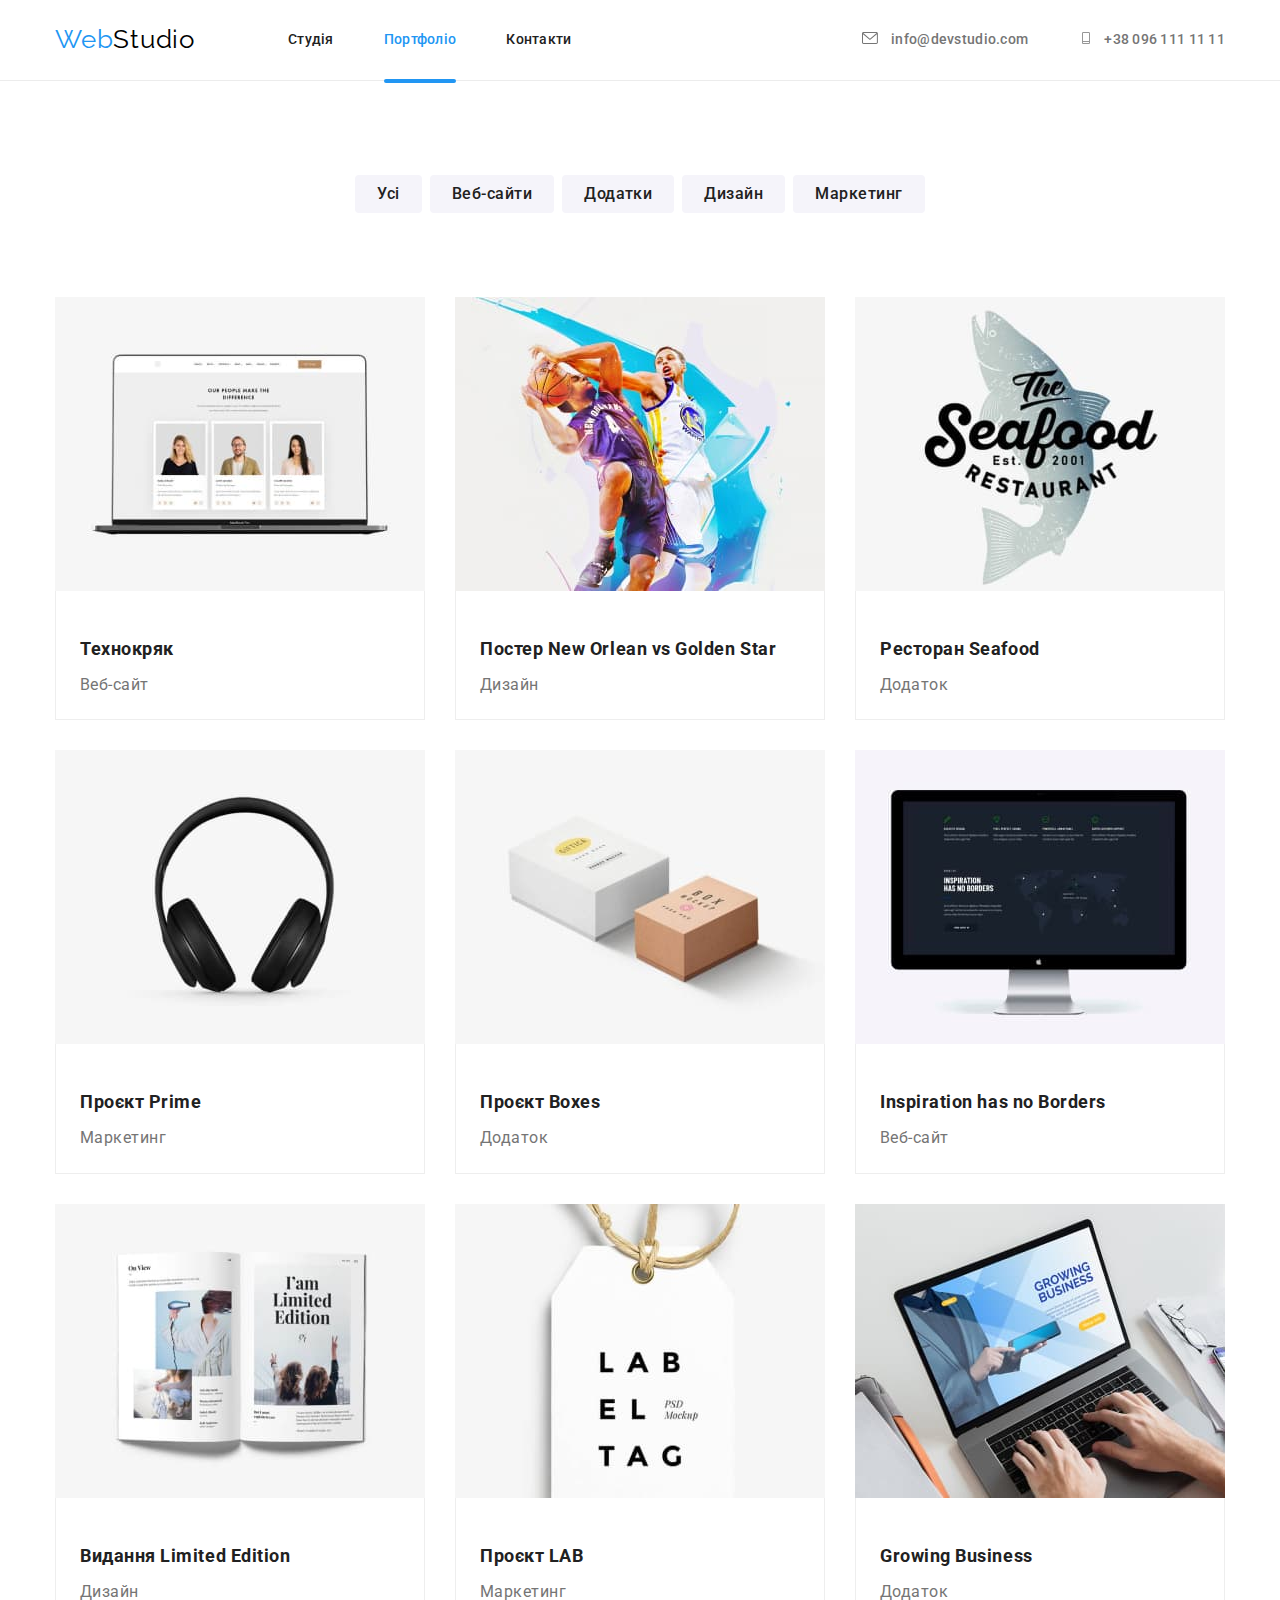
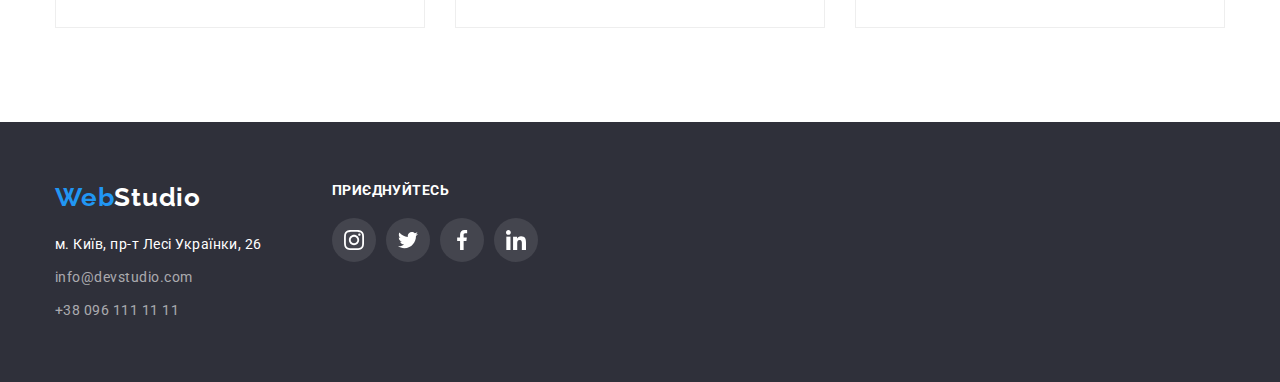
==== commit 199e595f: "final." ====
--- a/portfolio.html
+++ b/portfolio.html
@@ -53,158 +53,144 @@
                 </ul>
                 </div>
                 <!-- Портфоліо -->
-                <div class="container-prtf">
-                <ul class="portfolio list">
-                    <li class="item-port">
-                        <div class="opacity">
-                        <a class="link" href="#">
-                            <img class="img" src="./images/ptf.jpg" alt="Технокряк" width="370"></a>
-                            <p class="opacity-text">
-                                Ресурс пропонує комплексні пропозиції з різним рівнем функціоналу та сервісів. Все
-                                це дозволить відвідувачу отримати вичерпні відомості про компанію чи приватну
-                                особу.
-                            </p>
-                            </div>
+                <div class="container">
+                    <ul class="portfolio list">
+                        <li class="item-port">
+                            <a class="opacity" href="#">
+                                <img class="img" src="./images/ptf.jpg" alt="Технокряк" width="370">
+                                <p class="opacity-text">
+                                    Ресурс пропонує комплексні пропозиції з різним рівнем функціоналу та сервісів. Все
+                                    це дозволить відвідувачу отримати вичерпні відомості про компанію чи приватну
+                                    особу.
+                                </p>
+                            </a>
                             <div class="signature">
                                 <h3 class="title">Технокряк</h3>
                                 <p class="text">Веб-сайт</p>
                             </div>
-                        
-                    </li>
-                    <li class="item-port">
-                    <div class="opacity">
-                        <a class="link" href="#">
-                            <img class="img" src="./images/ptf2.jpg" alt="Постер New Orlean vs Golden Star"
-                                width="370"></a>
-                                <p class="opacity-text">
-                                    Ресурс пропонує комплексні пропозиції з різним рівнем функціоналу та сервісів. Все
-                                    це дозволить відвідувачу отримати вичерпні відомості про компанію чи приватну
-                                    особу.
-                                </p>
-                                </div>
+                
+                        </li>
+                        <li class="item-port">
+                            <a class="opacity" href="#">
+                                <img class="img" src="./images/ptf2.jpg" alt="Постер New Orlean vs Golden Star" width="370">
+                                <p class="opacity-text">
+                                    Ресурс пропонує комплексні пропозиції з різним рівнем функціоналу та сервісів. Все
+                                    це дозволить відвідувачу отримати вичерпні відомості про компанію чи приватну
+                                    особу.</p>
+                            </a>
+                
                             <div class="signature">
                                 <h3 class="title">Постер New Orlean vs Golden Star</h3>
                                 <p class="text">Дизайн</p>
-                          
-                        </div>
-                    </li>
-                    <li class="item-port">
-                        <div class="opacity">
-                        <a class="link" href="#">
-                            <img class="img" src="./images/ptf3.jpg" alt="Ресторан Seafood" width="370"></a>
-                            <p class="opacity-text">
-                                Ресурс пропонує комплексні пропозиції з різним рівнем функціоналу та сервісів. Все
-                                це дозволить відвідувачу отримати вичерпні відомості про компанію чи приватну
-                                особу.
-                            </p>
-                            </div>
+                
+                            </div>
+                        </li>
+                        <li class="item-port">
+                            <a class="opacity" href="#">
+                                <img class="img" src="./images/ptf3.jpg" alt="Ресторан Seafood" width="370">
+                                <p class="opacity-text">
+                                    Ресурс пропонує комплексні пропозиції з різним рівнем функціоналу та сервісів. Все
+                                    це дозволить відвідувачу отримати вичерпні відомості про компанію чи приватну
+                                    особу.
+                                </p>
+                            </a>
+                
                             <div class="signature">
                                 <h3 class="title">Ресторан Seafood</h3>
                                 <p class="text">Додаток</p>
                             </div>
-                       
-                    </li>
-                    <li class="item-port">
-                        <div class="opacity">
-                        <a class="link" href="#"><img class="img"
-                                src="./images/ptf4.jpg" alt="Проєкт Prime" width="370"></a>
-                                <p class="opacity-text">
-                                    Ресурс пропонує комплексні пропозиції з різним рівнем функціоналу та сервісів. Все
-                                    це дозволить відвідувачу отримати вичерпні відомості про компанію чи приватну
-                                    особу.
-                                </p>
-                                </div>
+                
+                        </li>
+                        <li class="item-port">
+                            <a class="opacity" href="#">
+                                <p class="opacity-text">
+                                    Ресурс пропонує комплексні пропозиції з різним рівнем функціоналу та сервісів. Все
+                                    це дозволить відвідувачу отримати вичерпні відомості про компанію чи приватну
+                                    особу.
+                                </p><img class="img" src="./images/ptf4.jpg" alt="Проєкт Prime" width="370">
+                            </a>
+                
                             <div class="signature">
                                 <h3 class="title">Проєкт Prime</h3>
                                 <p class="text">Маркетинг</p>
                             </div>
-                        
-                    </li>
-                    <li class="item-port">
-                        <div class="opacity">
-                        <a class="link" href="#"><img class="img"
-                                src="./images/ptf5.jpg" alt="Проєкт Boxes" width="370"></a>
+                
+                        </li>
+                        <li class="item-port">
+                            <a class="opacity" href="#" target="_blank" rel="noopener noreferrer"><img class="img"
+                                    src="./images/ptf5.jpg" alt="Проєкт Boxes" width="370">
                                 <p class="opacity-text">
                                     Ресурс пропонує комплексні пропозиції з різним рівнем функціоналу та сервісів. Все
                                     це дозволить відвідувачу отримати вичерпні відомості про компанію чи приватну
                                     особу.
                                 </p>
-                                </div>
+                            </a>
                             <div class="signature">
                                 <h3 class="title">Проєкт Boxes</h3>
                                 <p class="text">Додаток</p>
                             </div>
-                       
-                    </li>
-                    <li class="item-port">
-                        <div class="opacity">
-                        <a class="link" href="#"><img class="img"
-                                src="./images/ptf6.jpg" alt="Inspiration has no Borders" width="370"></a>
-                                <p class="opacity-text">
-                                    Ресурс пропонує комплексні пропозиції з різним рівнем функціоналу та сервісів. Все
-                                    це дозволить відвідувачу отримати вичерпні відомості про компанію чи приватну
-                                    особу.
-                                </p>
-                                </div>
+                
+                        </li>
+                        <li class="item-port">
+                            <a class="opacity" href="#">
+                                <p class="opacity-text">
+                                    Ресурс пропонує комплексні пропозиції з різним рівнем функціоналу та сервісів. Все
+                                    це дозволить відвідувачу отримати вичерпні відомості про компанію чи приватну
+                                    особу.
+                                </p><img class="img" src="./images/ptf6.jpg" alt="Inspiration has no Borders" width="370">
+                            </a>
                             <div class="signature">
                                 <h3 class="title">Inspiration has no Borders</h3>
                                 <p class="text">Веб-сайт</p>
                             </div>
-                    </li>
-                    <li class="item-port">
-                        <div class="opacity">
-                        <a class="link" href="#"><img class="img"
-                                src="./images/ptf7.jpg" alt="Видання Limited Edition" width="370"></a>
-                                <p class="opacity-text">
-                                    Ресурс пропонує комплексні пропозиції з різним рівнем функціоналу та сервісів. Все
-                                    це дозволить відвідувачу отримати вичерпні відомості про компанію чи приватну
-                                    особу.
-                                </p>
-                                </div>
+                        </li>
+                        <li class="item-port">
+                            <a class="opacity" href="#">
+                                <p class="opacity-text">
+                                    Ресурс пропонує комплексні пропозиції з різним рівнем функціоналу та сервісів. Все
+                                    це дозволить відвідувачу отримати вичерпні відомості про компанію чи приватну
+                                    особу.
+                                </p><img class="img" src="./images/ptf7.jpg" alt="Видання Limited Edition" width="370">
+                            </a>
                             <div class="signature">
                                 <h3 class="title">Видання Limited Edition</h3>
                                 <p class="text">Дизайн</p>
-                          </div>
-                    </li>
-                    <li class="item-port">
-                        <div class="opacity">
-                        <a class="link" href="#"><img class="img"
-                                src="./images/ptf8.jpg" alt="Проєкт LAB" width="370"></a>
-                                <p class="opacity-text">
-                                    Ресурс пропонує комплексні пропозиції з різним рівнем функціоналу та сервісів. Все
-                                    це дозволить відвідувачу отримати вичерпні відомості про компанію чи приватну
-                                    особу.
-                                </p>
-                                </div>
+                            </div>
+                        </li>
+                        <li class="item-port">
+                            <a class="opacity" href="#">
+                                <p class="opacity-text">
+                                    Ресурс пропонує комплексні пропозиції з різним рівнем функціоналу та сервісів. Все
+                                    це дозволить відвідувачу отримати вичерпні відомості про компанію чи приватну
+                                    особу.
+                                </p><img class="img" src="./images/ptf8.jpg" alt="Проєкт LAB" width="370">
+                            </a>
                             <div class="signature">
                                 <h3 class="title">Проєкт LAB</h3>
                                 <p class="text">Маркетинг</p>
                             </div>
-                        
-                    
-                    </li>
-                    <li class="item-port">
-                        <div class="opacity">
-                        <a class="link" href="#"><img class="img"
-                                src="./images/ptf9.jpg" alt="Growing Business" width="370"></a>
-                                <p class="opacity-text">
-                                    Ресурс пропонує комплексні пропозиції з різним рівнем функціоналу та сервісів. Все
-                                    це дозволить відвідувачу отримати вичерпні відомості про компанію чи приватну
-                                    особу.
-                                </p>
-                                </div>
+                
+                
+                        </li>
+                        <li class="item-port">
+                            <a class="opacity">
+                                <p class="opacity-text">
+                                    Ресурс пропонує комплексні пропозиції з різним рівнем функціоналу та сервісів. Все
+                                    це дозволить відвідувачу отримати вичерпні відомості про компанію чи приватну
+                                    особу.
+                                </p><img class="img" src="./images/ptf9.jpg" alt="Growing Business" width="370">
+                            </a>
                             <div class="signature">
                                 <h3 class="title">Growing Business</h3>
                                 <p class="text">Додаток</p>
                             </div>
-                    
-                        
-                    </li>
-                </ul>
-            </div>
-        </section>
-    </main>
-
+                
+                
+                        </li>
+                    </ul>
+                </div>
+                </section>
+                </main>
     
 <footer class="footer">
     <div class="container">
--- a/css/styles.css
+++ b/css/styles.css
@@ -87,11 +87,12 @@
     position: absolute;
     content: "";
     display: block;
-    bottom: -1px;
+    bottom: -3px;
     width: 100%;
     height: 4px;
     border-radius: 2px;
     background-color: var(--accent-color);
+    z-index: 1;
 }
 
 
@@ -655,12 +656,13 @@
 
 .social-title {
     margin-bottom: 20px;
-    color: #FFFFFF;
-
-    font-weight: 700;
-    font-size: 14px;
-    line-height: 16px;
-    letter-spacing: 0.03em;
+    font-weight: 700;
+        font-size: 14px;
+        line-height: 16px;
+        letter-spacing: 0.03em;
+        text-transform: uppercase;
+    
+        color: #FFFFFF;
 }
 
 .footer-social-link {
@@ -727,11 +729,13 @@
 }
 
 .opacity {
+    display: block;
     position: relative;
     overflow: hidden;
 }
 
 .opacity-text {
+    overflow: auto;
     position: absolute;
     font-size: 18px;
     line-height: 1.55;
@@ -743,13 +747,13 @@
     height: 100%;
     padding: 63px 24px;
     background: rgba(33, 150, 243, 0.9);
-    transform: translateY(100%);
+    transform: translateY(101%);
     transition: transform 250ms cubic-bezier(0.4, 0, 0.2, 1);
 }
 
-.opacity:hover .opacity-text {
+.opacity:hover .opacity-text,
+.opacity:focus .opacity-text {
     transform: translateX(0%);
-    overflow: auto;
 }
 
 .button {
@@ -825,9 +829,6 @@
 
 }
 
-.portfolio:not(:nth-child(3n + 3)) {
-    margin-right: 30px;
-}
 
 .portfolio:not(:nth-last-child(-n + 3)) {
     margin-bottom: 30px;
@@ -840,7 +841,6 @@
 }
 
 .item-port {
-    gap: 30px;
     background: #FFFFFF;
     display: block;
     transition: color 250ms cubic-bezier(0.4, 0, 0.2, 1);
